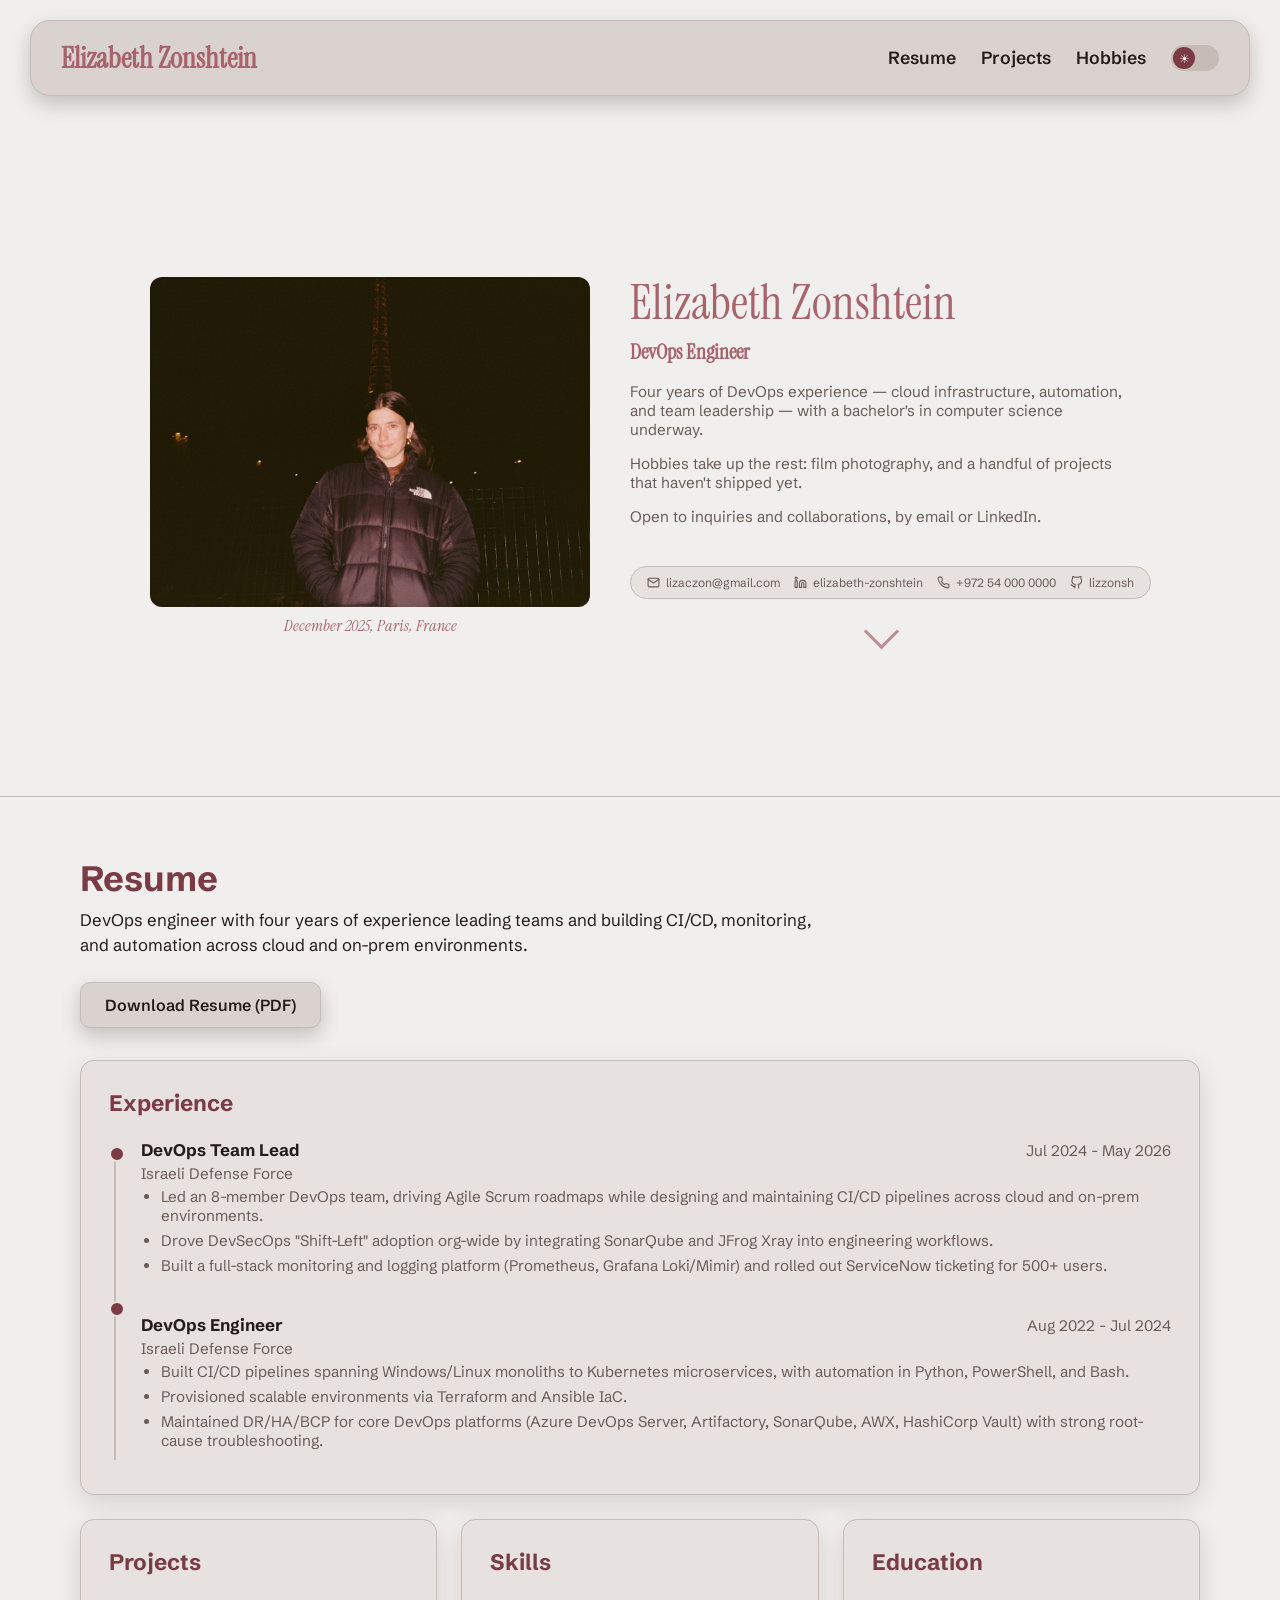
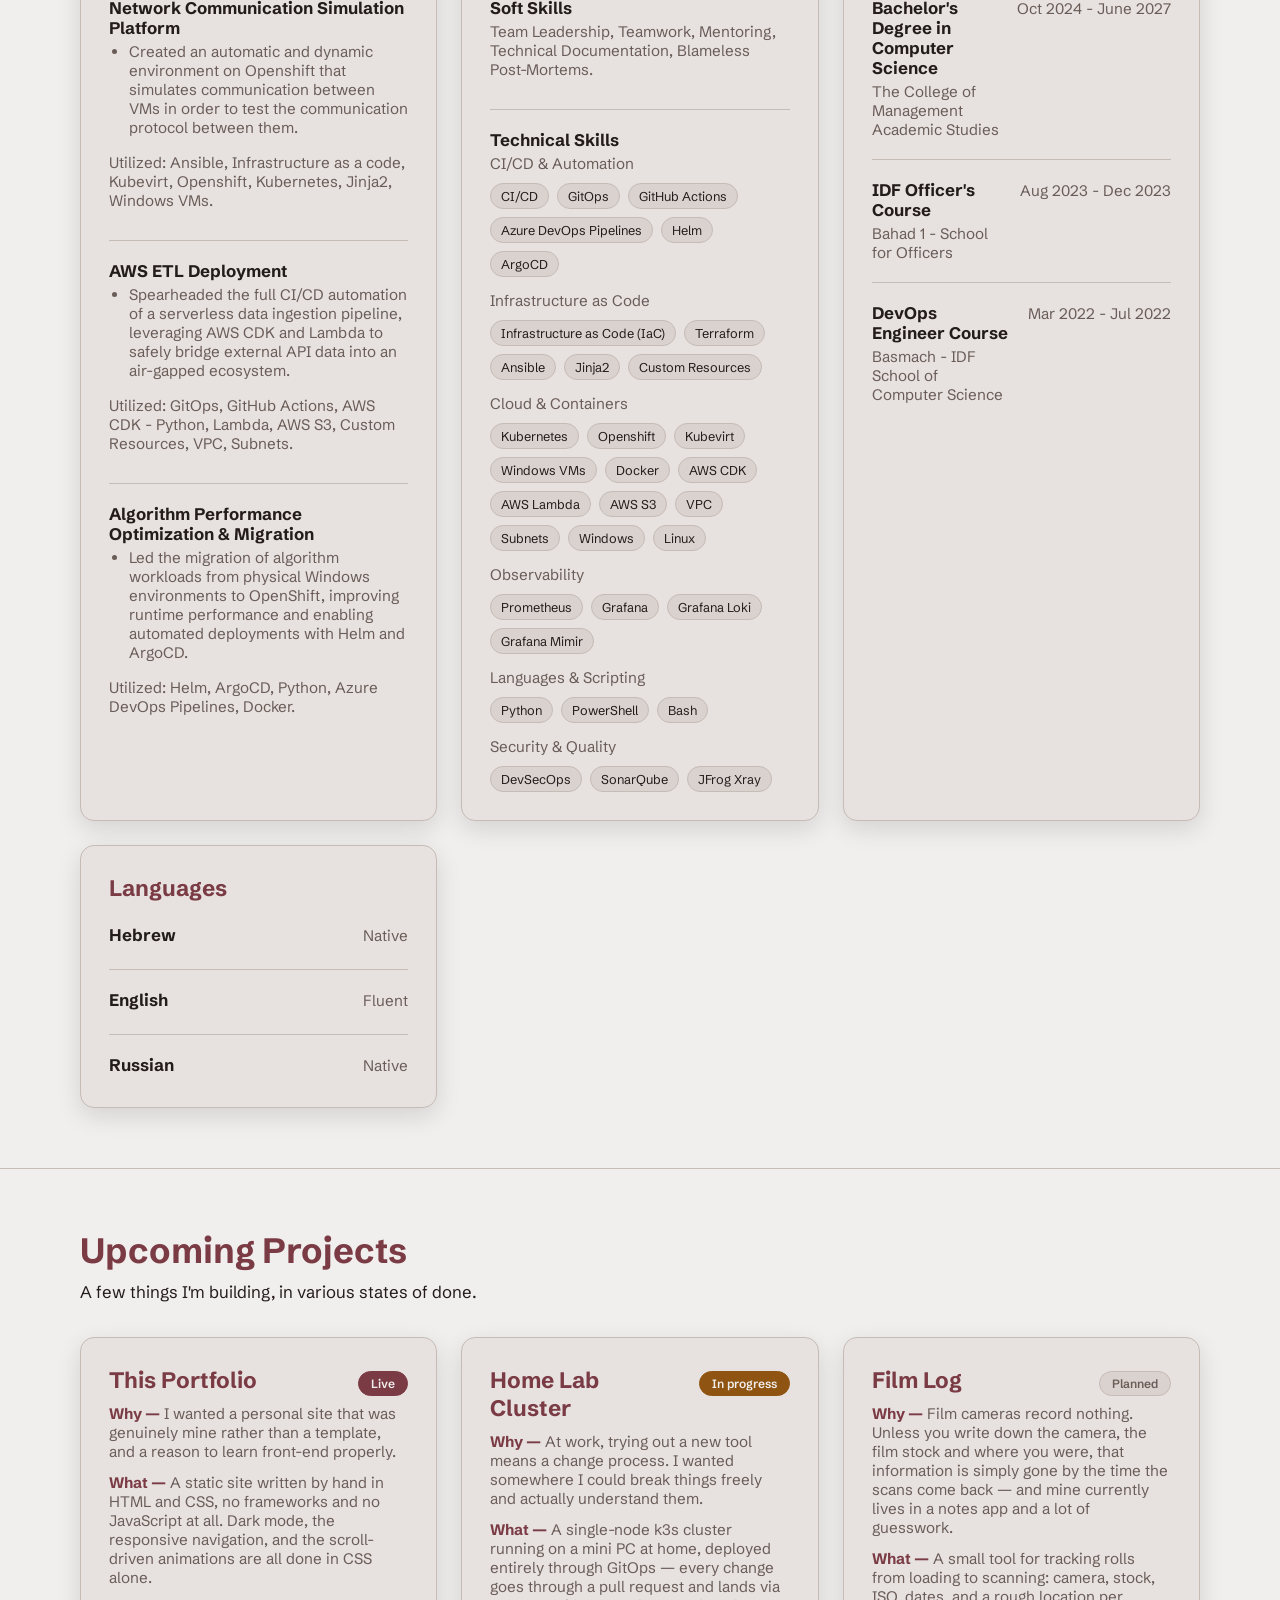
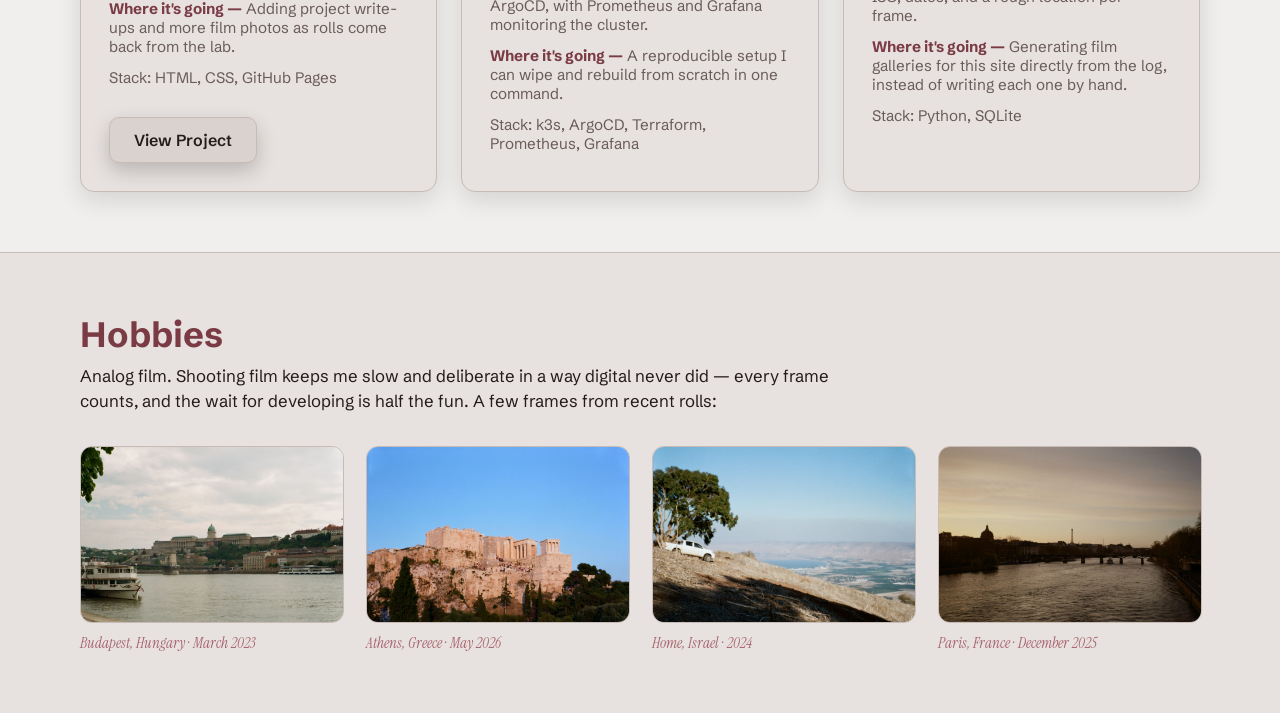
==== index.html @ cdd264a4 "fix(film-photo): changed photo to fit scale correctly" ====
<!DOCTYPE html> <!-- document type declaration -->
<html lang="en">
<head>
    <meta charset="UTF-8">
    <!-- responsive meta tag -->
    <meta name="viewport" content="width=device-width, initial-scale=1.0">
    <title>Elizabeth Zonshtein</title>
    <link rel="stylesheet" href="assets/css/style.css">
</head>
<body>
    <!-- hidden icon definitions, referenced via <use> in the contact bar -->
    <svg class="icon-sprite">
        <symbol id="icon-mail" viewBox="0 0 24 24" fill="none" stroke="currentColor" stroke-width="2" stroke-linecap="round" stroke-linejoin="round">
            <path d="M4 4h16c1.1 0 2 .9 2 2v12c0 1.1-.9 2-2 2H4c-1.1 0-2-.9-2-2V6c0-1.1.9-2 2-2z"></path>
            <polyline points="22,6 12,13 2,6"></polyline>
        </symbol>
        <symbol id="icon-linkedin" viewBox="0 0 24 24" fill="none" stroke="currentColor" stroke-width="2" stroke-linecap="round" stroke-linejoin="round">
            <path d="M16 8a6 6 0 0 1 6 6v7h-4v-7a2 2 0 0 0-2-2 2 2 0 0 0-2 2v7h-4v-7a6 6 0 0 1 6-6z"></path>
            <rect x="2" y="9" width="4" height="12"></rect>
            <circle cx="4" cy="4" r="2"></circle>
        </symbol>
        <symbol id="icon-phone" viewBox="0 0 24 24" fill="none" stroke="currentColor" stroke-width="2" stroke-linecap="round" stroke-linejoin="round">
            <path d="M22 16.92v3a2 2 0 0 1-2.18 2 19.79 19.79 0 0 1-8.63-3.07 19.5 19.5 0 0 1-6-6 19.79 19.79 0 0 1-3.07-8.67A2 2 0 0 1 4.11 2h3a2 2 0 0 1 2 1.72 12.84 12.84 0 0 0 .7 2.81 2 2 0 0 1-.45 2.11L8.09 9.91a16 16 0 0 0 6 6l1.27-1.27a2 2 0 0 1 2.11-.45 12.84 12.84 0 0 0 2.81.7A2 2 0 0 1 22 16.92z"></path>
        </symbol>
        <symbol id="icon-github" viewBox="0 0 24 24" fill="none" stroke="currentColor" stroke-width="2" stroke-linecap="round" stroke-linejoin="round">
            <path d="M9 19c-5 1.5-5-2.5-7-3m14 6v-3.87a3.37 3.37 0 0 0-.94-2.61c3.14-.35 6.44-1.54 6.44-7A5.44 5.44 0 0 0 20 4.77 5.07 5.07 0 0 0 19.91 1S18.73.65 16 2.48a13.38 13.38 0 0 0-7 0C6.27.65 5.09 1 5.09 1A5.07 5.07 0 0 0 5 4.77a5.44 5.44 0 0 0-1.5 3.78c0 5.42 3.3 6.61 6.44 7A3.37 3.37 0 0 0 9 18.13V22"></path>
        </symbol>
    </svg>

    <!-- sticky pill nav: in-page anchors only, plus the CSS-only theme toggle and hamburger -->
    <nav aria-label="Primary">
        <a href="#top" class="name">Elizabeth Zonshtein</a>
        <div class="nav-right">
            <div class="nav-links">
                <a href="#resume">Resume</a>
                <a href="#projects">Projects</a>
                <a href="#hobbies">Hobbies</a>
            </div>
            <label class="theme-toggle" aria-label="Toggle dark mode" title="Toggle dark / light mode">
                <input type="checkbox" id="theme-toggle">
                <span class="theme-toggle-track"></span>
            </label>
            <label class="nav-toggle-btn" aria-label="Toggle navigation menu" title="Toggle navigation menu">
                <input type="checkbox" id="nav-toggle" class="visually-hidden">
                <span class="hamburger-icon" aria-hidden="true"></span>
            </label>
        </div>
    </nav>

    <main>
    <!-- ===== HERO ===== -->
    <section class="hero center" id="top">
        <div class="hero-photo-wrap">
            <img src="assets/images/profile-photo.jpeg" alt="Elizabeth Zonshtein" class="hero-photo">
            <p class="photo-caption">December 2025, Paris, France</p>
        </div>
        <div class="hero-text">
            <h1 class="name">Elizabeth Zonshtein</h1>
            <h2 class="title">DevOps Engineer</h2>
            <p>Four years of DevOps experience — cloud infrastructure, automation, and team leadership — with a bachelor's in computer science underway.</p>
            <p>Hobbies take up the rest: film photography, and a handful of projects that haven't shipped yet.</p>
            <p>Open to inquiries and collaborations, by email or LinkedIn.</p>
            <div class="contact-bar">
                <a href="mailto:lizaczon@gmail.com" aria-label="Email" title="Email">
                    <svg><use href="#icon-mail"></use></svg>
                    <span>lizaczon@gmail.com</span>
                </a>
                <a href="https://www.linkedin.com/in/elizabeth-zonshtein" target="_blank" rel="noopener" aria-label="LinkedIn" title="LinkedIn">
                    <svg><use href="#icon-linkedin"></use></svg>
                    <span>elizabeth-zonshtein</span>
                </a>
                <a href="tel:+972540000000" aria-label="Phone" title="Phone">
                    <svg><use href="#icon-phone"></use></svg>
                    <span>+972&nbsp;54&nbsp;000&nbsp;0000</span>
                </a>
                <a href="https://github.com/lizzonsh" target="_blank" rel="noopener" aria-label="GitHub" title="GitHub">
                    <svg><use href="#icon-github"></use></svg>
                    <span>lizzonsh</span>
                </a>
            </div>
            <a href="#resume" class="scroll-cue" aria-label="Scroll to the Resume section"></a>
        </div>
    </section>

    <!-- ===== RESUME ===== -->
    <section class="page-section" id="resume">
        <div class="section-inner">
            <header class="section-header">
                <h2>Resume</h2>
                <p>DevOps engineer with four years of experience leading teams and building CI/CD, monitoring, and automation across cloud and on-prem environments.</p>
                <a href="assets/docs/Elizabeth-Zonshtein-Resume.pdf" class="button-link" target="_blank" rel="noopener">Download Resume (PDF)</a>
            </header>

            <div class="card-grid">
                <article class="card card-full">
                    <h3>Experience</h3>

                    <div class="timeline">
                        <div class="entry">
                            <div class="entry-row">
                                <div>
                                    <h4>DevOps Team Lead</h4>
                                    <p class="entry-org">Israeli Defense Force</p>
                                </div>
                                <p class="entry-date">Jul 2024 - May 2026</p>
                            </div>
                            <ul>
                                <li>Led an 8-member DevOps team, driving Agile Scrum roadmaps while designing and maintaining CI/CD pipelines across cloud and on-prem environments.</li>
                                <li>Drove DevSecOps "Shift-Left" adoption org-wide by integrating SonarQube and JFrog Xray into engineering workflows.</li>
                                <li>Built a full-stack monitoring and logging platform (Prometheus, Grafana Loki/Mimir) and rolled out ServiceNow ticketing for 500+ users.</li>
                            </ul>
                        </div>

                        <div class="entry">
                            <div class="entry-row">
                                <div>
                                    <h4>DevOps Engineer</h4>
                                    <p class="entry-org">Israeli Defense Force</p>
                                </div>
                                <p class="entry-date">Aug 2022 - Jul 2024</p>
                            </div>
                            <ul>
                                <li>Built CI/CD pipelines spanning Windows/Linux monoliths to Kubernetes microservices, with automation in Python, PowerShell, and Bash.</li>
                                <li>Provisioned scalable environments via Terraform and Ansible IaC.</li>
                                <li>Maintained DR/HA/BCP for core DevOps platforms (Azure DevOps Server, Artifactory, SonarQube, AWX, HashiCorp Vault) with strong root-cause troubleshooting.</li>
                            </ul>
                        </div>
                    </div>
                </article>

                <article class="card">
                    <h3>Projects</h3>

                    <div class="entry">
                        <h4>Network Communication Simulation Platform</h4>
                        <ul>
                            <li>Created an automatic and dynamic environment on Openshift that simulates communication between VMs in order to test the communication protocol between them.</li>
                        </ul>
                        <p class="entry-org">Utilized: Ansible, Infrastructure as a code, Kubevirt, Openshift, Kubernetes, Jinja2, Windows VMs.</p>
                    </div>

                    <div class="entry">
                        <h4>AWS ETL Deployment</h4>
                        <ul>
                            <li>Spearheaded the full CI/CD automation of a serverless data ingestion pipeline, leveraging AWS CDK and Lambda to safely bridge external API data into an air-gapped ecosystem.</li>
                        </ul>
                        <p class="entry-org">Utilized: GitOps, GitHub Actions, AWS CDK - Python, Lambda, AWS S3, Custom Resources, VPC, Subnets.</p>
                    </div>

                    <div class="entry">
                        <h4>Algorithm Performance Optimization &amp; Migration</h4>
                        <ul>
                            <li>Led the migration of algorithm workloads from physical Windows environments to OpenShift, improving runtime performance and enabling automated deployments with Helm and ArgoCD.</li>
                        </ul>
                        <p class="entry-org">Utilized: Helm, ArgoCD, Python, Azure DevOps Pipelines, Docker.</p>
                    </div>
                </article>

                <article class="card">
                    <h3>Skills</h3>

                    <div class="entry">
                        <h4>Soft Skills</h4>
                        <p>Team Leadership, Teamwork, Mentoring, Technical Documentation, Blameless Post-Mortems.</p>
                    </div>

                    <div class="entry">
                        <h4>Technical Skills</h4>

                        <div class="skill-group">
                            <p class="entry-org">CI/CD &amp; Automation</p>
                            <div class="chip-list">
                                <span class="chip">CI/CD</span>
                                <span class="chip">GitOps</span>
                                <span class="chip">GitHub Actions</span>
                                <span class="chip">Azure DevOps Pipelines</span>
                                <span class="chip">Helm</span>
                                <span class="chip">ArgoCD</span>
                            </div>
                        </div>

                        <div class="skill-group">
                            <p class="entry-org">Infrastructure as Code</p>
                            <div class="chip-list">
                                <span class="chip">Infrastructure as Code (IaC)</span>
                                <span class="chip">Terraform</span>
                                <span class="chip">Ansible</span>
                                <span class="chip">Jinja2</span>
                                <span class="chip">Custom Resources</span>
                            </div>
                        </div>

                        <div class="skill-group">
                            <p class="entry-org">Cloud &amp; Containers</p>
                            <div class="chip-list">
                                <span class="chip">Kubernetes</span>
                                <span class="chip">Openshift</span>
                                <span class="chip">Kubevirt</span>
                                <span class="chip">Windows VMs</span>
                                <span class="chip">Docker</span>
                                <span class="chip">AWS CDK</span>
                                <span class="chip">AWS Lambda</span>
                                <span class="chip">AWS S3</span>
                                <span class="chip">VPC</span>
                                <span class="chip">Subnets</span>
                                <span class="chip">Windows</span>
                                <span class="chip">Linux</span>
                            </div>
                        </div>

                        <div class="skill-group">
                            <p class="entry-org">Observability</p>
                            <div class="chip-list">
                                <span class="chip">Prometheus</span>
                                <span class="chip">Grafana</span>
                                <span class="chip">Grafana Loki</span>
                                <span class="chip">Grafana Mimir</span>
                            </div>
                        </div>

                        <div class="skill-group">
                            <p class="entry-org">Languages &amp; Scripting</p>
                            <div class="chip-list">
                                <span class="chip">Python</span>
                                <span class="chip">PowerShell</span>
                                <span class="chip">Bash</span>
                            </div>
                        </div>

                        <div class="skill-group">
                            <p class="entry-org">Security &amp; Quality</p>
                            <div class="chip-list">
                                <span class="chip">DevSecOps</span>
                                <span class="chip">SonarQube</span>
                                <span class="chip">JFrog Xray</span>
                            </div>
                        </div>
                    </div>
                </article>

                <article class="card">
                    <h3>Education</h3>
                    <div class="entry">
                        <div class="entry-row">
                            <div>
                                <h4>Bachelor's Degree in Computer Science</h4>
                                <p class="entry-org">The College of Management Academic Studies</p>
                            </div>
                            <p class="entry-date">Oct 2024 - June 2027</p>
                        </div>
                    </div>

                    <div class="entry">
                        <div class="entry-row">
                            <div>
                                <h4>IDF Officer's Course</h4>
                                <p class="entry-org">Bahad 1 - School for Officers</p>
                            </div>
                            <p class="entry-date">Aug 2023 - Dec 2023</p>
                        </div>
                    </div>

                    <div class="entry">
                        <div class="entry-row">
                            <div>
                                <h4>DevOps Engineer Course</h4>
                                <p class="entry-org">Basmach - IDF School of Computer Science</p>
                            </div>
                            <p class="entry-date">Mar 2022 - Jul 2022</p>
                        </div>
                    </div>
                </article>

                <article class="card">
                    <h3>Languages</h3>
                    <div class="entry">
                        <div class="entry-row">
                            <h4>Hebrew</h4>
                            <p class="entry-date">Native</p>
                        </div>
                    </div>

                    <div class="entry">
                        <div class="entry-row">
                            <h4>English</h4>
                            <p class="entry-date">Fluent</p>
                        </div>
                    </div>

                    <div class="entry">
                        <div class="entry-row">
                            <h4>Russian</h4>
                            <p class="entry-date">Native</p>
                        </div>
                    </div>
                </article>
            </div>
        </div>
    </section>

    <!-- ===== UPCOMING PROJECTS ===== -->
    <section class="page-section" id="projects">
        <div class="section-inner">
            <header class="section-header">
                <h2>Upcoming Projects</h2>
                <p>A few things I'm building, in various states of done.</p>
            </header>

            <div class="card-grid">
                <article class="card">
                    <div class="entry-row">
                        <h3>This Portfolio</h3>
                        <span class="status-pill status-live">Live</span>
                    </div>
                    <p><span class="detail-label">Why —</span>I wanted a personal site that was genuinely mine rather than a template, and a reason to learn front-end properly.</p>
                    <p><span class="detail-label">What —</span>A static site written by hand in HTML and CSS, no frameworks and no JavaScript at all. Dark mode, the responsive navigation, and the scroll-driven animations are all done in CSS alone.</p>
                    <p><span class="detail-label">Where it's going —</span>Adding project write-ups and more film photos as rolls come back from the lab.</p>
                    <p class="entry-org">Stack: HTML, CSS, GitHub Pages</p>
                    <a href="https://github.com/lizzonsh/lizzonsh.github.io" class="button-link" target="_blank" rel="noopener">View Project</a>
                </article>

                <article class="card">
                    <div class="entry-row">
                        <h3>Home Lab Cluster</h3>
                        <span class="status-pill status-progress">In progress</span>
                    </div>
                    <p><span class="detail-label">Why —</span>At work, trying out a new tool means a change process. I wanted somewhere I could break things freely and actually understand them.</p>
                    <p><span class="detail-label">What —</span>A single-node k3s cluster running on a mini PC at home, deployed entirely through GitOps — every change goes through a pull request and lands via ArgoCD, with Prometheus and Grafana monitoring the cluster.</p>
                    <p><span class="detail-label">Where it's going —</span>A reproducible setup I can wipe and rebuild from scratch in one command.</p>
                    <p class="entry-org">Stack: k3s, ArgoCD, Terraform, Prometheus, Grafana</p>
                </article>

                <article class="card">
                    <div class="entry-row">
                        <h3>Film Log</h3>
                        <span class="status-pill status-planned">Planned</span>
                    </div>
                    <p><span class="detail-label">Why —</span>Film cameras record nothing. Unless you write down the camera, the film stock and where you were, that information is simply gone by the time the scans come back — and mine currently lives in a notes app and a lot of guesswork.</p>
                    <p><span class="detail-label">What —</span>A small tool for tracking rolls from loading to scanning: camera, stock, ISO, dates, and a rough location per frame.</p>
                    <p><span class="detail-label">Where it's going —</span>Generating film galleries for this site directly from the log, instead of writing each one by hand.</p>
                    <p class="entry-org">Stack: Python, SQLite</p>
                </article>
            </div>
        </div>
    </section>

    <!-- ===== HOBBIES ===== -->
    <section class="page-section section-alt" id="hobbies">
        <div class="section-inner">
            <header class="section-header">
                <h2>Hobbies</h2>
                <p>Analog film. Shooting film keeps me slow and deliberate in a way digital never did — every frame counts, and the wait for developing is half the fun. A few frames from recent rolls:</p>
            </header>

            <div class="hobby-grid">
                <figure>
                    <img src="assets/images/analog/budapest/IMG_6791.JPEG" alt="Buda Castle and the Chain Bridge seen across the Danube, with a river cruise boat in the foreground" width="1800" height="1193" loading="lazy">
                    <figcaption>Budapest, Hungary &middot; March 2023</figcaption>
                </figure>
                <figure>
                    <img src="assets/images/analog/greece/IMG_2254%20(1).JPEG" alt="The Acropolis and Parthenon lit by golden-hour light, with visitors gathered near the entrance" width="1800" height="1193" loading="lazy">
                    <figcaption>Athens, Greece &middot; May 2026</figcaption>
                </figure>
                <figure>
                    <img src="assets/images/analog/home/IMG_5619.JPEG" alt="A white pickup truck parked under a tree on a hillside, overlooking a valley and the Sea of Galilee" width="1800" height="1193" loading="lazy">
                    <figcaption>Home, Israel &middot; 2024</figcaption>
                </figure>
                <figure>
                    <img src="assets/images/analog/paris/IMG_0095%20(2).JPEG" alt="Silhouettes of Paris rooftops and the Eiffel Tower against a dusky pink and orange sky, seen across the Seine" width="1800" height="1193" loading="lazy">
                    <figcaption>Paris, France &middot; December 2025</figcaption>
                </figure>
            </div>
        </div>
    </section>
    </main>
</body>
</html>
---- assets/css/style.css ----
@import url('https://fonts.googleapis.com/css2?family=Instrument+Serif:ital@0;1&family=Schibsted+Grotesk:ital,wght@0,400..900;1,400..900&display=swap');

/* ---------- base ---------- */

/* hidden <symbol> defs referenced via <use> in the contact bar */
.icon-sprite {
  display: none;
}

html {
  scroll-behavior: smooth;
  scroll-snap-type: y proximity; /* gently settles on each section's top edge when you stop near it */
  scroll-padding-top: var(--nav-h); /* keeps in-page anchor jumps (#resume, #projects...) from landing under the sticky nav */
  scrollbar-width: thin; /* Firefox */
  scrollbar-color: var(--accent-hi) var(--sunken); /* Firefox: thumb, track */
}

html::-webkit-scrollbar {
  width: 10px;
}

html::-webkit-scrollbar-track {
  background: var(--sunken);
}

html::-webkit-scrollbar-thumb {
  background: var(--accent-hi);
  border-radius: 999px;
  border: 2px solid var(--sunken);
}

html::-webkit-scrollbar-thumb:hover {
  background: var(--accent);
}

/* color palette: light by default, dark when the toggle in the nav is checked */
:root {
  --bg:        #F1EFEE;
  --surface:   #E7E2E0;
  --sunken:    #DAD2CF;
  --border:    #C6BBB5;
  --text:      #241C1A;
  --text-mute: #6A5C57;
  --accent:    #7A3B44;
  --accent-hi: #A8646C;
  --spark:     #8F5411;

  /* total space nav occupies from the (safe-area-aware) viewport top to its
     own bottom edge: sticky's 20px top offset + nav's rendered box height.
     Re-declared in the mobile breakpoint where nav's box height changes.
     Deliberately generous: undershooting clips headings behind nav while
     overshooting only adds a little whitespace. */
  --nav-h: calc(140px + env(safe-area-inset-top));
}

body {
  font-family: "Schibsted Grotesk", sans-serif;
  font-optical-sizing: auto;
  font-weight: 400;
  font-style: normal;
  margin: 0;
  background: var(--bg);
  color: var(--text-mute);
}

/* dark mode: CSS-only via the hidden checkbox in the nav */
body:has(#theme-toggle:checked) {
  --bg:        #0D0B08;
  --surface:   #1C1611;
  --sunken:    #231C09;
  --border:    #3A2C26;
  --text:      #F2DED4;
  --text-mute: #C9A49B;
  --accent:    #C17B87;
  --accent-hi: #E7B8A6;
  --spark:     #B48A82;
}

a {
  color: var(--accent);
  transition: transform 0.2s ease;
}

a:hover {
  transform: translateY(-2px);
}

a:focus-visible {
  outline: 2px solid var(--accent);
  outline-offset: 3px;
  border-radius: 4px;
}

h1, h2, h3, h4, h5, h6 {
  font-weight: 700;
  color: var(--text);
}

/* the name and title use the serif accent face wherever they appear */
.name {
  font-family: "Instrument Serif", serif;
  font-weight: 400;
  color: var(--accent-hi);
}

.title {
  font-family: "Instrument Serif", serif;
  font-weight: 700;
  color: var(--accent-hi);
}

.center {
  display: flex;
  justify-content: center;
  align-items: center;
}

/* ---------- nav: floating sticky pill ---------- */

nav {
  position: sticky;
  top: calc(20px + env(safe-area-inset-top)); /* clears the notch on full-bleed iOS; env() is 0 elsewhere */
  z-index: 100;
  display: flex;
  justify-content: space-between;
  align-items: center;
  margin: 20px 30px;
  padding: 18px 30px;
  background: var(--sunken);
  border: 1px solid var(--border);
  border-radius: 20px;
  box-shadow: 0 8px 20px rgb(0 0 0 / 20%);
}

/* stylelint-disable-next-line no-descending-specificity -- intentional: nav-scoped override of the base `a` styles above */
nav a {
  display: inline-block;
  color: var(--text);
  text-decoration: none;
  font-weight: 600;
  font-size: 1.1rem;
}

nav .name {
  color: var(--accent-hi);
  font-size: 1.8rem;
  font-weight: 700;
}

/* links + theme toggle + hamburger grouped as nav's single second flex child,
   so space-between only ever balances two things (name / everything-else) */
.nav-right {
  display: flex;
  align-items: center;
  gap: 25px;
}

.nav-links {
  display: flex;
  align-items: center;
  gap: 25px;
}

/* hamburger: hidden checkbox (checkbox hack) drives the mobile dropdown.
   Kept in the accessibility tree via .visually-hidden rather than
   display:none so its checked state is still announced. Desktop hides the
   button entirely; the mobile breakpoint shows it. */
.nav-toggle-btn {
  display: none;
  align-items: center;
  justify-content: center;
  width: 44px;
  height: 44px;
  border-radius: 10px;
  cursor: pointer;
}

#nav-toggle:focus-visible ~ .hamburger-icon {
  outline: 2px solid var(--accent);
  outline-offset: 3px;
}

/* stylelint-disable-next-line no-descending-specificity -- intentional: base bar styles after the focus-visible override above */
.hamburger-icon {
  position: relative;
  display: block;
  width: 22px;
  height: 2px;
  background: var(--text);
  border-radius: 2px;
}

.hamburger-icon::before,
.hamburger-icon::after {
  content: "";
  position: absolute;
  left: 0;
  width: 22px;
  height: 2px;
  background: var(--text);
  border-radius: 2px;
}

.hamburger-icon::before {
  top: -7px;
}

.hamburger-icon::after {
  top: 7px;
}

/* screen-reader-only utility: hides visually without leaving the
   accessibility tree or tab order */
.visually-hidden {
  position: absolute;
  width: 1px;
  height: 1px;
  padding: 0;
  margin: -1px;
  overflow: hidden;
  clip-path: inset(50%);
  white-space: nowrap;
  border: 0;
}

/* light/dark switch */
.theme-toggle {
  position: relative;
  display: inline-flex;
  align-items: center;
  width: 48px;
  height: 26px;
  cursor: pointer;
}

.theme-toggle input {
  position: absolute;
  opacity: 0;
  width: 0;
  height: 0;
}

.theme-toggle-track {
  position: absolute;
  inset: 0;
  background: var(--border);
  border-radius: 999px;
  transition: background 0.2s ease;
}

#theme-toggle:focus-visible ~ .theme-toggle-track {
  outline: 2px solid var(--accent);
  outline-offset: 3px;
}

.theme-toggle-track::after {
  content: "\2600";
  position: absolute;
  top: 2px;
  left: 2px;
  width: 22px;
  height: 22px;
  display: flex;
  align-items: center;
  justify-content: center;
  font-size: 12px;
  font-variant-emoji: text;
  border-radius: 50%;
  background: var(--accent);
  color: var(--bg);
  transition: transform 0.2s ease, background 0.2s ease;
}

#theme-toggle:checked ~ .theme-toggle-track::after {
  content: "\1F319";
  transform: translateX(22px);
  background: var(--accent-hi);
}

/* ---------- hero ---------- */

.hero {
  /* no scroll-snap-align here: hero is the resting scroll-top-0 view, and
     snapping it to itself pulled the page slightly down on load */
  gap: 40px;
  padding: 30px 20px;
  min-height: calc(100vh - var(--nav-h) - 140px);
  align-items: center;
}

.hero-photo-wrap {
  display: flex;
  flex-direction: column;
  align-items: center;
  gap: 8px;
  flex-shrink: 0;
}

.hero-photo {
  width: 440px;
  height: 330px;
  object-fit: cover;
  border-radius: 12px;
}

.photo-caption {
  margin: 0;
  font-family: "Instrument Serif", serif;
  font-style: italic;
  color: var(--accent-hi);
}

.hero-text {
  max-width: 500px;
}

.hero-text h1 {
  margin: 0;
  font-size: 3rem;
}

.hero-text .title {
  margin-top: 4px;
  font-size: 1.3rem;
}

.hero-text p {
  font-size: 0.95rem;
}

.hero-text .contact-bar {
  margin-top: 40px;
}

/* single pill holding all contact icon + info items in one line */
/* stylelint-disable-next-line no-descending-specificity -- intentional: base pill styles after the hero-scoped margin override above */
.contact-bar {
  display: flex;
  align-items: center;
  gap: 14px;
  width: fit-content;
  max-width: 100%;
  margin-top: 20px;
  padding: 8px 16px;
  background: var(--surface);
  border: 1px solid var(--border);
  border-radius: 999px;
}

.contact-bar a {
  display: flex;
  align-items: center;
  gap: 6px;
  color: var(--text-mute);
  text-decoration: none;
  font-size: 0.75rem;
  white-space: nowrap;
  transition: transform 0.2s ease, color 0.2s ease;
}

.contact-bar a:hover {
  transform: translateY(-2px);
  color: var(--accent);
}

.contact-bar svg {
  width: 13px;
  height: 13px;
  flex-shrink: 0;
}

/* scroll cue under the contact pill: thin chevron with a slow bounce */
.scroll-cue {
  display: block;
  width: 22px;
  height: 22px;
  margin: 20px auto 0;
  opacity: 0.7;
  animation: scroll-cue-bounce 1.8s ease-in-out infinite;
}

.scroll-cue::before {
  content: "";
  display: block;
  width: 100%;
  height: 100%;
  border-right: 3px solid var(--accent-hi);
  border-bottom: 3px solid var(--accent-hi);
  transform: rotate(45deg);
}

@keyframes scroll-cue-bounce {
  0%, 100% {
    transform: translateY(0);
  }

  50% {
    transform: translateY(8px);
  }
}

/* ---------- page sections (Resume / Projects / Hobbies) ---------- */

.page-section {
  scroll-snap-align: start;
  padding: 60px 40px;
  border-top: 1px solid var(--border);
}

.section-alt {
  background: var(--surface);
}

/* centers header + content as one block on wide viewports */
.section-inner {
  max-width: 1120px;
  margin: 0 auto;
}

.section-header h2 {
  margin: 0 0 8px;
  font-size: 2.2rem;
  color: var(--accent);
}

.section-header p {
  max-width: 760px;
  margin: 0;
  color: var(--text);
  font-size: 1.05rem;
  line-height: 1.5;
}

.section-header .button-link {
  margin-top: 24px;
}

/* stylelint-disable-next-line no-descending-specificity -- intentional: base button styles after the section-header margin override above */
.button-link {
  display: inline-block;
  box-sizing: border-box;
  padding: 12px 24px;
  background: var(--sunken);
  border: 1px solid var(--border);
  color: var(--text);
  text-decoration: none;
  border-radius: 10px;
  font-weight: 600;
  box-shadow: 0 8px 20px rgb(0 0 0 / 20%);
  transition: transform 0.2s ease;
}

.button-link:hover {
  transform: translateY(-4px);
}

/* ---------- cards ---------- */

/* min(340px, 100%) lets the column shrink below 340px on narrow phones
   instead of overflowing the viewport */
.card-grid {
  display: grid;
  grid-template-columns: repeat(auto-fit, minmax(min(340px, 100%), 1fr));
  gap: 24px;
  padding-top: 32px;
  align-items: stretch;
}

.card {
  display: flex;
  flex-direction: column;
  background: var(--surface);
  border: 1px solid var(--border);
  border-radius: 14px;
  padding: 28px;
  box-shadow: 0 8px 24px rgb(0 0 0 / 12%);
}

/* Experience spans the full grid width instead of sharing a row */
.card-full {
  grid-column: 1 / -1;
}

.card h3 {
  margin-top: 0;
  font-size: 1.4rem;
  color: var(--accent);
}

.card h4 {
  margin: 0 0 4px;
  font-size: 1.05rem;
}

.card p {
  margin: 2px 0 10px;
  color: var(--text-mute);
  font-size: 0.95rem;
}

.card ul {
  margin: 4px 0 16px;
  padding-left: 20px;
}

.card li {
  margin-bottom: 6px;
  font-size: 0.95rem;
}

.card .button-link {
  margin-top: auto;
  align-self: flex-start;
}

/* inline Why / What / Where-it's-going labels within a project card */
.detail-label {
  color: var(--accent);
  font-weight: 700;
  margin-right: 4px;
}

/* title/org on the left, date range right-aligned */
.entry-row {
  display: flex;
  justify-content: space-between;
  align-items: baseline;
  gap: 16px;
}

.entry-row h3 {
  margin-bottom: 8px;
}

.entry-date {
  white-space: nowrap;
  text-align: right;
}

.entry-row .entry-org,
.entry-row .entry-date {
  margin: 0;
}

/* separates stacked entries within a card (e.g. multiple jobs) */
.entry + .entry {
  margin-top: 20px;
  padding-top: 20px;
  border-top: 1px solid var(--border);
}

/* CSS-only vertical timeline for Experience: a rail with a dot per role */
.timeline {
  position: relative;
  padding-left: 32px;
}

.timeline::before {
  content: "";
  position: absolute;
  left: 5px;
  top: 6px;
  bottom: 6px;
  width: 2px;
  background: var(--border);
}

.timeline .entry {
  position: relative;
}

.timeline .entry::before {
  content: "";
  position: absolute;
  left: -32px;
  top: 6px;
  width: 12px;
  height: 12px;
  border-radius: 50%;
  background: var(--accent);
  border: 2px solid var(--surface);
}

.timeline .entry + .entry {
  border-top: none;
}

/* project status pill, paired with .entry-row for title alignment */
.status-pill {
  display: inline-flex;
  align-items: center;
  padding: 4px 12px;
  border-radius: 999px;
  border: 1px solid var(--border);
  font-size: 0.75rem;
  font-weight: 600;
  white-space: nowrap;
}

.status-live {
  background: var(--accent);
  border-color: var(--accent);
  color: var(--bg);
}

.status-progress {
  background: var(--spark);
  border-color: var(--spark);
  color: var(--bg);
}

.status-planned {
  background: var(--sunken);
  color: var(--text-mute);
}

/* labeled groups of skill chips */
.skill-group {
  margin-bottom: 14px;
}

.skill-group:last-child {
  margin-bottom: 0;
}

.chip-list {
  display: flex;
  flex-wrap: wrap;
  gap: 8px;
  margin: 6px 0 0;
}

.chip {
  display: inline-flex;
  align-items: center;
  padding: 4px 10px;
  border-radius: 999px;
  border: 1px solid var(--border);
  background: var(--sunken);
  color: var(--text);
  font-size: 0.8rem;
}

/* ---------- hobbies: small film-photo grid ---------- */

.hobby-grid {
  display: grid;
  grid-template-columns: repeat(auto-fit, minmax(min(240px, 100%), 1fr));
  gap: 24px;
  padding-top: 32px;
}

.hobby-grid figure {
  margin: 0;
}

.hobby-grid img {
  display: block;
  width: 100%;
  height: auto;
  aspect-ratio: 3 / 2;
  object-fit: cover;
  border-radius: 12px;
  border: 1px solid var(--border);
}

.hobby-grid figcaption {
  margin-top: 10px;
  font-family: "Instrument Serif", serif;
  font-style: italic;
  font-size: 0.95rem;
  color: var(--accent-hi);
}

/* ---------- scroll-driven reveal (CSS only) ---------- */

/* fades/slides each card and photo in as it scrolls into view, tied to scroll
   position so it reverses when scrolling back up. Browsers without
   animation-timeline support just show everything at full opacity. */
@keyframes reveal {
  from {
    opacity: 0;
    transform: translateY(40px);
  }

  to {
    opacity: 1;
    transform: translateY(0);
  }
}

@supports (animation-timeline: view()) {
  .card,
  .hobby-grid figure {
    animation: reveal linear both;
    animation-timeline: view();
    animation-range: entry 0% entry 100%;
  }
}

@media (prefers-reduced-motion: reduce) {
  html {
    scroll-behavior: auto;
    scroll-snap-type: none;
  }

  .scroll-cue,
  .card,
  .hobby-grid figure {
    animation: none;
  }
}

/* ---------- tablet ---------- */

@media screen and (width <= 1024px) {
  nav {
    flex-wrap: wrap;
    justify-content: center;
    gap: 12px;
  }

  .hero-photo {
    width: 320px;
    height: 260px;
  }

  .hero-text {
    max-width: 380px;
  }
}

/* ---------- phone / small tablet ---------- */

@media screen and (width <= 768px) {
  :root {
    /* nav is a single row here: 8px margin + ~44px content (hamburger tap
       target) + ~14px padding/border */
    --nav-h: calc(80px + env(safe-area-inset-top));
  }

  nav {
    gap: 6px;
    margin: 8px;
    padding: 6px 14px;
  }

  nav .name {
    font-size: 1.15rem;
  }

  .nav-right {
    gap: 10px;
  }

  .nav-toggle-btn {
    display: inline-flex;
  }

  /* the nav links become a dropdown panel anchored below the pill; nav
     (position:sticky) is the positioned containing block */
  .nav-links {
    display: none;
    position: absolute;
    top: 100%;
    left: 0;
    right: 0;
    margin-top: 8px;
    flex-direction: column;
    align-items: stretch;
    gap: 4px;
    padding: 12px;
    background: var(--sunken);
    border: 1px solid var(--border);
    border-radius: 16px;
    box-shadow: 0 8px 20px rgb(0 0 0 / 20%);
    z-index: 100;
  }

  nav:has(#nav-toggle:checked) .nav-links {
    display: flex;
  }

  .nav-links a {
    display: flex;
    align-items: center;
    min-height: 44px; /* tap-target minimum */
    padding: 6px 12px;
    font-size: 0.95rem;
  }

  .theme-toggle {
    width: 38px;
    height: 21px;
  }

  .theme-toggle-track::after {
    width: 17px;
    height: 17px;
    font-size: 10px;
  }

  #theme-toggle:checked ~ .theme-toggle-track::after {
    transform: translateX(17px);
  }

  .hero {
    flex-direction: column;
    align-items: stretch; /* stacked children take the full width; centering them instead let long text overflow both edges */
    min-height: auto;
    text-align: center;
    padding: 40px 20px;
  }

  .hero-text,
  .hero-photo-wrap {
    width: 100%;
    max-width: 100%;
  }

  .hero-text h1 {
    font-size: 2.2rem;
  }

  .hero-photo {
    width: auto;
    height: auto;
    max-width: 100%;
    max-height: 38vh;
    object-fit: contain;
  }

  .contact-bar {
    flex-wrap: wrap;
    justify-content: center;
    border-radius: 20px;
  }

  .hero-text .contact-bar {
    margin-left: auto;
    margin-right: auto;
  }

  .page-section {
    padding: 40px 20px;
  }

  .section-header h2 {
    font-size: 1.8rem;
  }

  .card {
    padding: 20px;
  }

  .entry-row {
    flex-direction: column;
    align-items: flex-start;
    gap: 2px;
  }

  .entry-date {
    text-align: left;
  }
}

/* ---------- small phones ---------- */

@media screen and (width <= 400px) {
  nav .name {
    font-size: 1rem;
  }

  .hero-text h1 {
    font-size: 1.7rem;
  }

  .contact-bar a {
    font-size: 0.7rem;
  }

  .theme-toggle {
    width: 34px;
    height: 19px;
  }

  .theme-toggle-track::after {
    width: 15px;
    height: 15px;
    font-size: 9px;
  }

  #theme-toggle:checked ~ .theme-toggle-track::after {
    transform: translateX(15px);
  }
}

/* ---------- print ---------- */

/* strip chrome and force light colors even if the dark toggle is checked */
@media print {
  nav,
  .theme-toggle,
  .nav-toggle-btn,
  .scroll-cue,
  .section-header .button-link {
    display: none !important;
  }

  :root,
  body:has(#theme-toggle:checked) {
    --bg:        #F1EFEE;
    --surface:   #FFF;
    --sunken:    #F1EFEE;
    --border:    #C6BBB5;
    --text:      #241C1A;
    --text-mute: #4A3F3B;
    --accent:    #7A3B44;
    --accent-hi: #7A3B44;
    --spark:     #8F5411;
  }

  /* stylelint-disable-next-line no-descending-specificity -- intentional: plain print fallback after the dark-mode override above */
  body {
    background: #fff;
  }

  .card,
  .hobby-grid figure {
    box-shadow: none;
    border-radius: 0;
    animation: none !important;
    break-inside: avoid;
  }

  .entry {
    break-inside: avoid;
  }

  a {
    text-decoration: none;
  }
}
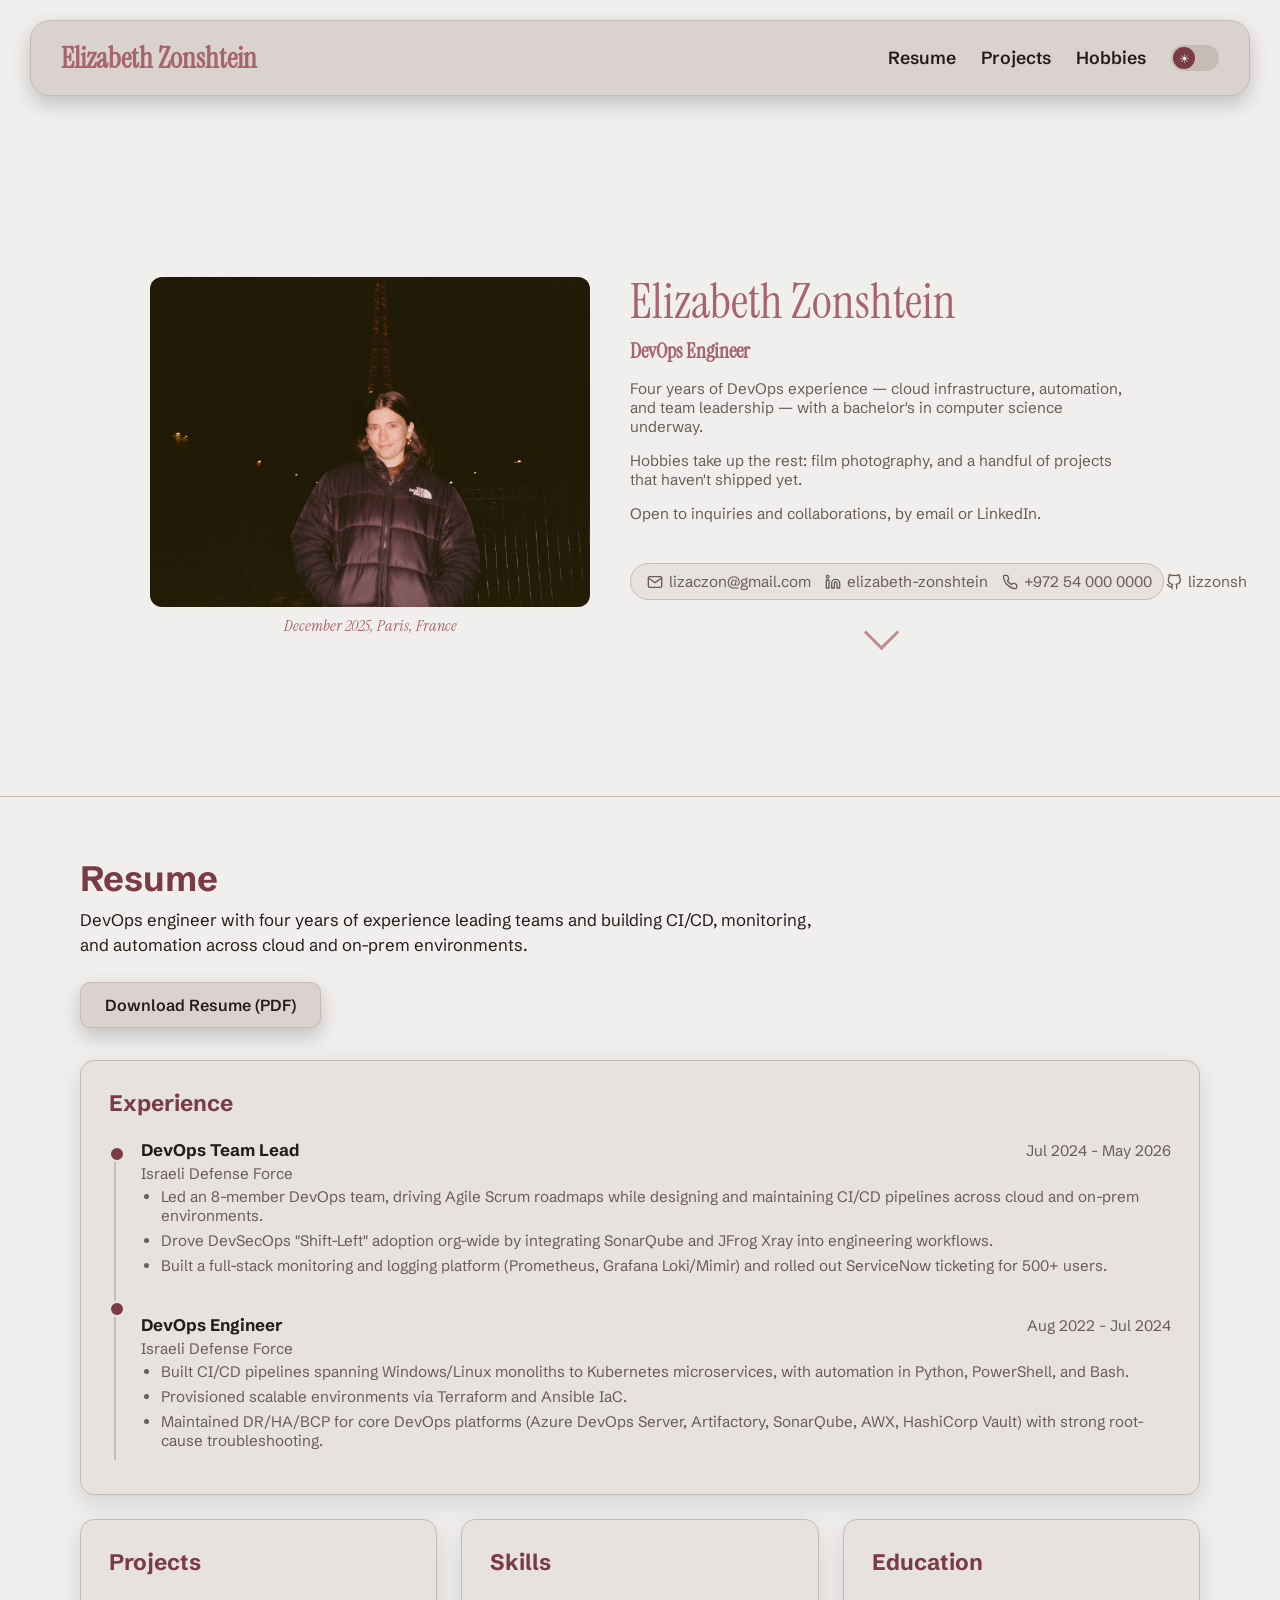
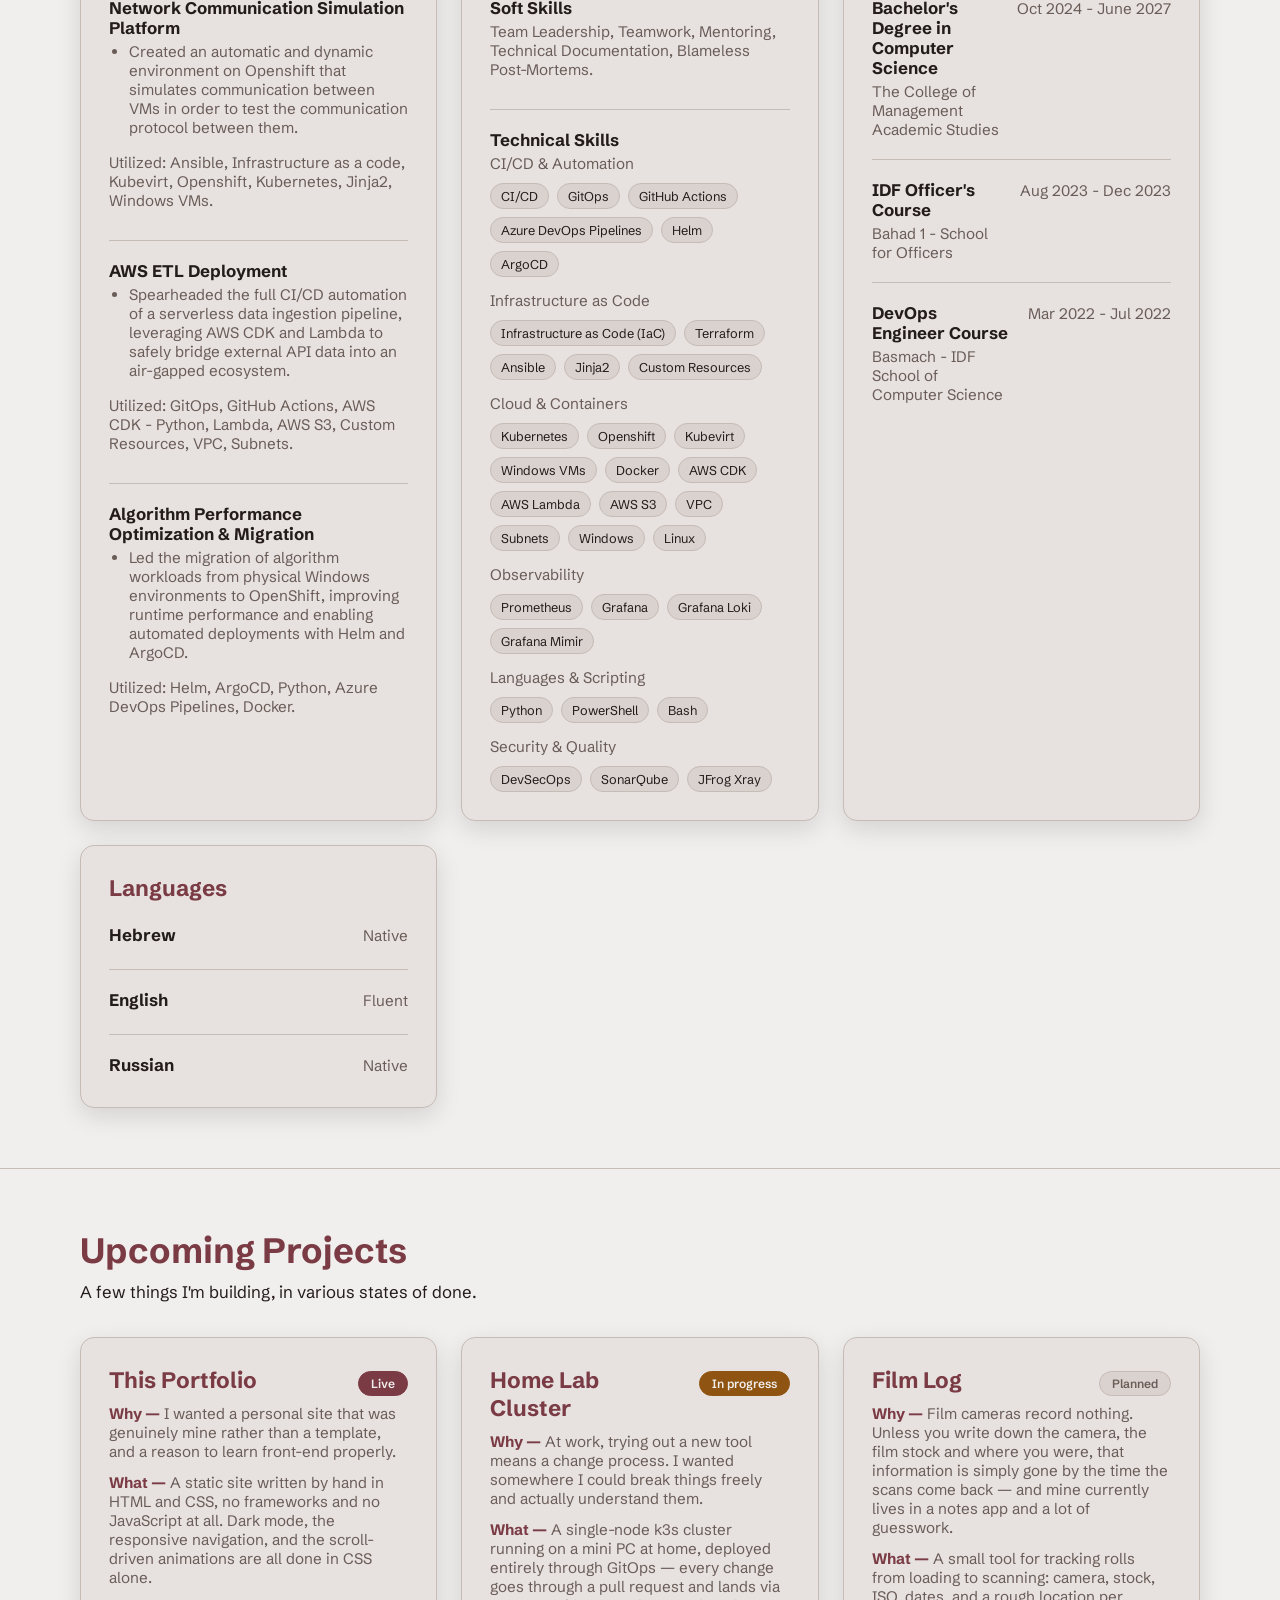
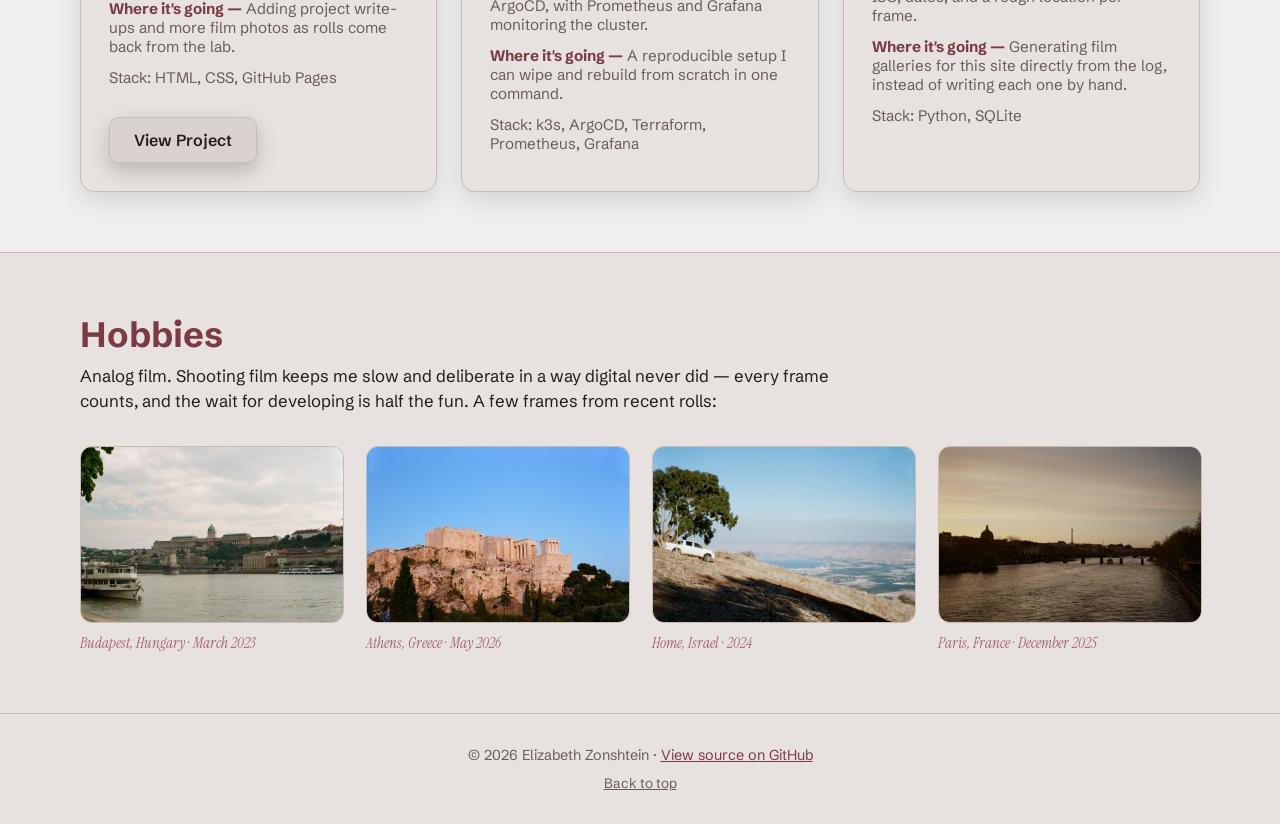
==== commit a99b252f: "fix(polish): footer, favicon, meta descriptioon, and review fixes" ====
--- a/index.html
+++ b/index.html
@@ -4,12 +4,17 @@
     <meta charset="UTF-8">
     <!-- responsive meta tag -->
     <meta name="viewport" content="width=device-width, initial-scale=1.0">
+    <meta name="description" content="Elizabeth Zonshtein — DevOps engineer portfolio: resume, projects, and analog film photography.">
     <title>Elizabeth Zonshtein</title>
+    <link rel="icon" href="data:image/svg+xml,%3Csvg xmlns='http://www.w3.org/2000/svg' viewBox='0 0 64 64'%3E%3Crect width='64' height='64' rx='14' fill='%237A3B44'/%3E%3Ctext x='32' y='43' font-family='Georgia, serif' font-size='28' fill='%23F1EFEE' text-anchor='middle'%3EEZ%3C/text%3E%3C/svg%3E">
+    <link rel="preconnect" href="https://fonts.googleapis.com">
+    <link rel="preconnect" href="https://fonts.gstatic.com" crossorigin>
+    <link rel="stylesheet" href="https://fonts.googleapis.com/css2?family=Instrument+Serif:ital@0;1&family=Schibsted+Grotesk:ital,wght@0,400..900;1,400..900&display=swap">
     <link rel="stylesheet" href="assets/css/style.css">
 </head>
 <body>
     <!-- hidden icon definitions, referenced via <use> in the contact bar -->
-    <svg class="icon-sprite">
+    <svg class="icon-sprite" aria-hidden="true">
         <symbol id="icon-mail" viewBox="0 0 24 24" fill="none" stroke="currentColor" stroke-width="2" stroke-linecap="round" stroke-linejoin="round">
             <path d="M4 4h16c1.1 0 2 .9 2 2v12c0 1.1-.9 2-2 2H4c-1.1 0-2-.9-2-2V6c0-1.1.9-2 2-2z"></path>
             <polyline points="22,6 12,13 2,6"></polyline>
@@ -31,19 +36,18 @@
     <nav aria-label="Primary">
         <a href="#top" class="name">Elizabeth Zonshtein</a>
         <div class="nav-right">
-            <div class="nav-links">
+            <div class="nav-links" id="mobile-nav">
                 <a href="#resume">Resume</a>
                 <a href="#projects">Projects</a>
                 <a href="#hobbies">Hobbies</a>
             </div>
-            <label class="theme-toggle" aria-label="Toggle dark mode" title="Toggle dark / light mode">
-                <input type="checkbox" id="theme-toggle">
+            <label class="theme-toggle" title="Toggle dark / light mode">
+                <input type="checkbox" id="theme-toggle" aria-label="Toggle dark mode">
                 <span class="theme-toggle-track"></span>
             </label>
-            <label class="nav-toggle-btn" aria-label="Toggle navigation menu" title="Toggle navigation menu">
-                <input type="checkbox" id="nav-toggle" class="visually-hidden">
+            <a href="#mobile-nav" class="nav-toggle-btn" title="Toggle navigation menu" aria-label="Toggle navigation menu">
                 <span class="hamburger-icon" aria-hidden="true"></span>
-            </label>
+            </a>
         </div>
     </nav>
 
@@ -51,30 +55,30 @@
     <!-- ===== HERO ===== -->
     <section class="hero center" id="top">
         <div class="hero-photo-wrap">
-            <img src="assets/images/profile-photo.jpeg" alt="Elizabeth Zonshtein" class="hero-photo">
+            <img src="assets/images/profile-photo.jpeg" alt="Elizabeth Zonshtein" class="hero-photo" width="1800" height="1193">
             <p class="photo-caption">December 2025, Paris, France</p>
         </div>
         <div class="hero-text">
             <h1 class="name">Elizabeth Zonshtein</h1>
-            <h2 class="title">DevOps Engineer</h2>
+            <p class="title">DevOps Engineer</p>
             <p>Four years of DevOps experience — cloud infrastructure, automation, and team leadership — with a bachelor's in computer science underway.</p>
             <p>Hobbies take up the rest: film photography, and a handful of projects that haven't shipped yet.</p>
             <p>Open to inquiries and collaborations, by email or LinkedIn.</p>
             <div class="contact-bar">
                 <a href="mailto:lizaczon@gmail.com" aria-label="Email" title="Email">
-                    <svg><use href="#icon-mail"></use></svg>
+                    <svg aria-hidden="true"><use href="#icon-mail"></use></svg>
                     <span>lizaczon@gmail.com</span>
                 </a>
                 <a href="https://www.linkedin.com/in/elizabeth-zonshtein" target="_blank" rel="noopener" aria-label="LinkedIn" title="LinkedIn">
-                    <svg><use href="#icon-linkedin"></use></svg>
+                    <svg aria-hidden="true"><use href="#icon-linkedin"></use></svg>
                     <span>elizabeth-zonshtein</span>
                 </a>
                 <a href="tel:+972540000000" aria-label="Phone" title="Phone">
-                    <svg><use href="#icon-phone"></use></svg>
+                    <svg aria-hidden="true"><use href="#icon-phone"></use></svg>
                     <span>+972&nbsp;54&nbsp;000&nbsp;0000</span>
                 </a>
                 <a href="https://github.com/lizzonsh" target="_blank" rel="noopener" aria-label="GitHub" title="GitHub">
-                    <svg><use href="#icon-github"></use></svg>
+                    <svg aria-hidden="true"><use href="#icon-github"></use></svg>
                     <span>lizzonsh</span>
                 </a>
             </div>
@@ -88,7 +92,7 @@
             <header class="section-header">
                 <h2>Resume</h2>
                 <p>DevOps engineer with four years of experience leading teams and building CI/CD, monitoring, and automation across cloud and on-prem environments.</p>
-                <a href="assets/docs/Elizabeth-Zonshtein-Resume.pdf" class="button-link" target="_blank" rel="noopener">Download Resume (PDF)</a>
+                <a href="assets/docs/Elizabeth-Zonshtein-Resume-Web.pdf" class="button-link" target="_blank" rel="noopener">Download Resume (PDF)</a>
             </header>
 
             <div class="card-grid">
@@ -354,24 +358,29 @@
 
             <div class="hobby-grid">
                 <figure>
-                    <img src="assets/images/analog/budapest/IMG_6791.JPEG" alt="Buda Castle and the Chain Bridge seen across the Danube, with a river cruise boat in the foreground" width="1800" height="1193" loading="lazy">
+                    <img src="assets/images/analog/budapest/budapest-01.jpeg" alt="Buda Castle and the Chain Bridge seen across the Danube, with a river cruise boat in the foreground" width="1800" height="1193" loading="lazy">
                     <figcaption>Budapest, Hungary &middot; March 2023</figcaption>
                 </figure>
                 <figure>
-                    <img src="assets/images/analog/greece/IMG_2254%20(1).JPEG" alt="The Acropolis and Parthenon lit by golden-hour light, with visitors gathered near the entrance" width="1800" height="1193" loading="lazy">
+                    <img src="assets/images/analog/greece/greece-01.jpeg" alt="The Acropolis and Parthenon lit by golden-hour light, with visitors gathered near the entrance" width="1800" height="1193" loading="lazy">
                     <figcaption>Athens, Greece &middot; May 2026</figcaption>
                 </figure>
                 <figure>
-                    <img src="assets/images/analog/home/IMG_5619.JPEG" alt="A white pickup truck parked under a tree on a hillside, overlooking a valley and the Sea of Galilee" width="1800" height="1193" loading="lazy">
+                    <img src="assets/images/analog/home/home-01.jpeg" alt="A white pickup truck parked under a tree on a hillside, overlooking a valley and the Sea of Galilee" width="1800" height="1193" loading="lazy">
                     <figcaption>Home, Israel &middot; 2024</figcaption>
                 </figure>
                 <figure>
-                    <img src="assets/images/analog/paris/IMG_0095%20(2).JPEG" alt="Silhouettes of Paris rooftops and the Eiffel Tower against a dusky pink and orange sky, seen across the Seine" width="1800" height="1193" loading="lazy">
+                    <img src="assets/images/analog/paris/paris-01.jpeg" alt="Silhouettes of Paris rooftops and the Eiffel Tower against a dusky pink and orange sky, seen across the Seine" width="1800" height="1193" loading="lazy">
                     <figcaption>Paris, France &middot; December 2025</figcaption>
                 </figure>
             </div>
         </div>
     </section>
     </main>
+
+    <footer>
+        <p>&copy; 2026 Elizabeth Zonshtein &middot; <a href="https://github.com/lizzonsh/lizzonsh.github.io" target="_blank" rel="noopener">View source on GitHub</a></p>
+        <a href="#top" class="footer-top">Back to top</a>
+    </footer>
 </body>
 </html>
--- a/assets/css/style.css
+++ b/assets/css/style.css
@@ -1,6 +1,7 @@
-@import url('https://fonts.googleapis.com/css2?family=Instrument+Serif:ital@0;1&family=Schibsted+Grotesk:ital,wght@0,400..900;1,400..900&display=swap');
-
 /* ---------- base ---------- */
+
+/* Google Fonts are loaded via <link> in <head> (preconnect + stylesheet)
+   rather than @import here, since @import blocks CSS parsing until fetched */
 
 /* hidden <symbol> defs referenced via <use> in the contact bar */
 .icon-sprite {
@@ -67,7 +68,7 @@
 body:has(#theme-toggle:checked) {
   --bg:        #0D0B08;
   --surface:   #1C1611;
-  --sunken:    #231C09;
+  --sunken:    #231C19;
   --border:    #3A2C26;
   --text:      #F2DED4;
   --text-mute: #C9A49B;
@@ -104,6 +105,7 @@
 }
 
 .title {
+  margin: 0;
   font-family: "Instrument Serif", serif;
   font-weight: 700;
   color: var(--accent-hi);
@@ -161,10 +163,10 @@
   gap: 25px;
 }
 
-/* hamburger: hidden checkbox (checkbox hack) drives the mobile dropdown.
-   Kept in the accessibility tree via .visually-hidden rather than
-   display:none so its checked state is still announced. Desktop hides the
-   button entirely; the mobile breakpoint shows it. */
+/* hamburger: a plain link to #mobile-nav drives the mobile dropdown via
+   :target, so following any nav link inside it changes the target and
+   closes it automatically. Desktop hides the button entirely; the mobile
+   breakpoint shows it. */
 .nav-toggle-btn {
   display: none;
   align-items: center;
@@ -175,7 +177,7 @@
   cursor: pointer;
 }
 
-#nav-toggle:focus-visible ~ .hamburger-icon {
+.nav-toggle-btn:focus-visible {
   outline: 2px solid var(--accent);
   outline-offset: 3px;
 }
@@ -209,20 +211,6 @@
   top: 7px;
 }
 
-/* screen-reader-only utility: hides visually without leaving the
-   accessibility tree or tab order */
-.visually-hidden {
-  position: absolute;
-  width: 1px;
-  height: 1px;
-  padding: 0;
-  margin: -1px;
-  overflow: hidden;
-  clip-path: inset(50%);
-  white-space: nowrap;
-  border: 0;
-}
-
 /* light/dark switch */
 .theme-toggle {
   position: relative;
@@ -353,7 +341,7 @@
   gap: 6px;
   color: var(--text-mute);
   text-decoration: none;
-  font-size: 0.75rem;
+  font-size: 0.95rem;
   white-space: nowrap;
   transition: transform 0.2s ease, color 0.2s ease;
 }
@@ -364,8 +352,8 @@
 }
 
 .contact-bar svg {
-  width: 13px;
-  height: 13px;
+  width: 16px;
+  height: 16px;
   flex-shrink: 0;
 }
 
@@ -670,6 +658,33 @@
   font-style: italic;
   font-size: 0.95rem;
   color: var(--accent-hi);
+}
+
+/* ---------- footer ---------- */
+
+footer {
+  padding: 32px 20px;
+  text-align: center;
+  background: var(--surface);
+  border-top: 1px solid var(--border);
+}
+
+/* stylelint-disable-next-line no-descending-specificity -- intentional: footer-scoped override of the base `p` styles above */
+footer p {
+  margin: 0 0 8px;
+  color: var(--text-mute);
+  font-size: 0.9rem;
+}
+
+/* stylelint-disable-next-line no-descending-specificity -- intentional: footer-scoped override of the base `a:hover` styles above */
+footer a {
+  color: var(--accent);
+}
+
+.footer-top {
+  display: inline-block;
+  font-size: 0.85rem;
+  color: var(--text-mute);
 }
 
 /* ---------- scroll-driven reveal (CSS only) ---------- */
@@ -777,7 +792,7 @@
     z-index: 100;
   }
 
-  nav:has(#nav-toggle:checked) .nav-links {
+  #mobile-nav:target {
     display: flex;
   }
 
@@ -876,7 +891,7 @@
   }
 
   .contact-bar a {
-    font-size: 0.7rem;
+    font-size: 0.85rem;
   }
 
   .theme-toggle {
@@ -903,6 +918,7 @@
   .theme-toggle,
   .nav-toggle-btn,
   .scroll-cue,
+  .footer-top,
   .section-header .button-link {
     display: none !important;
   }
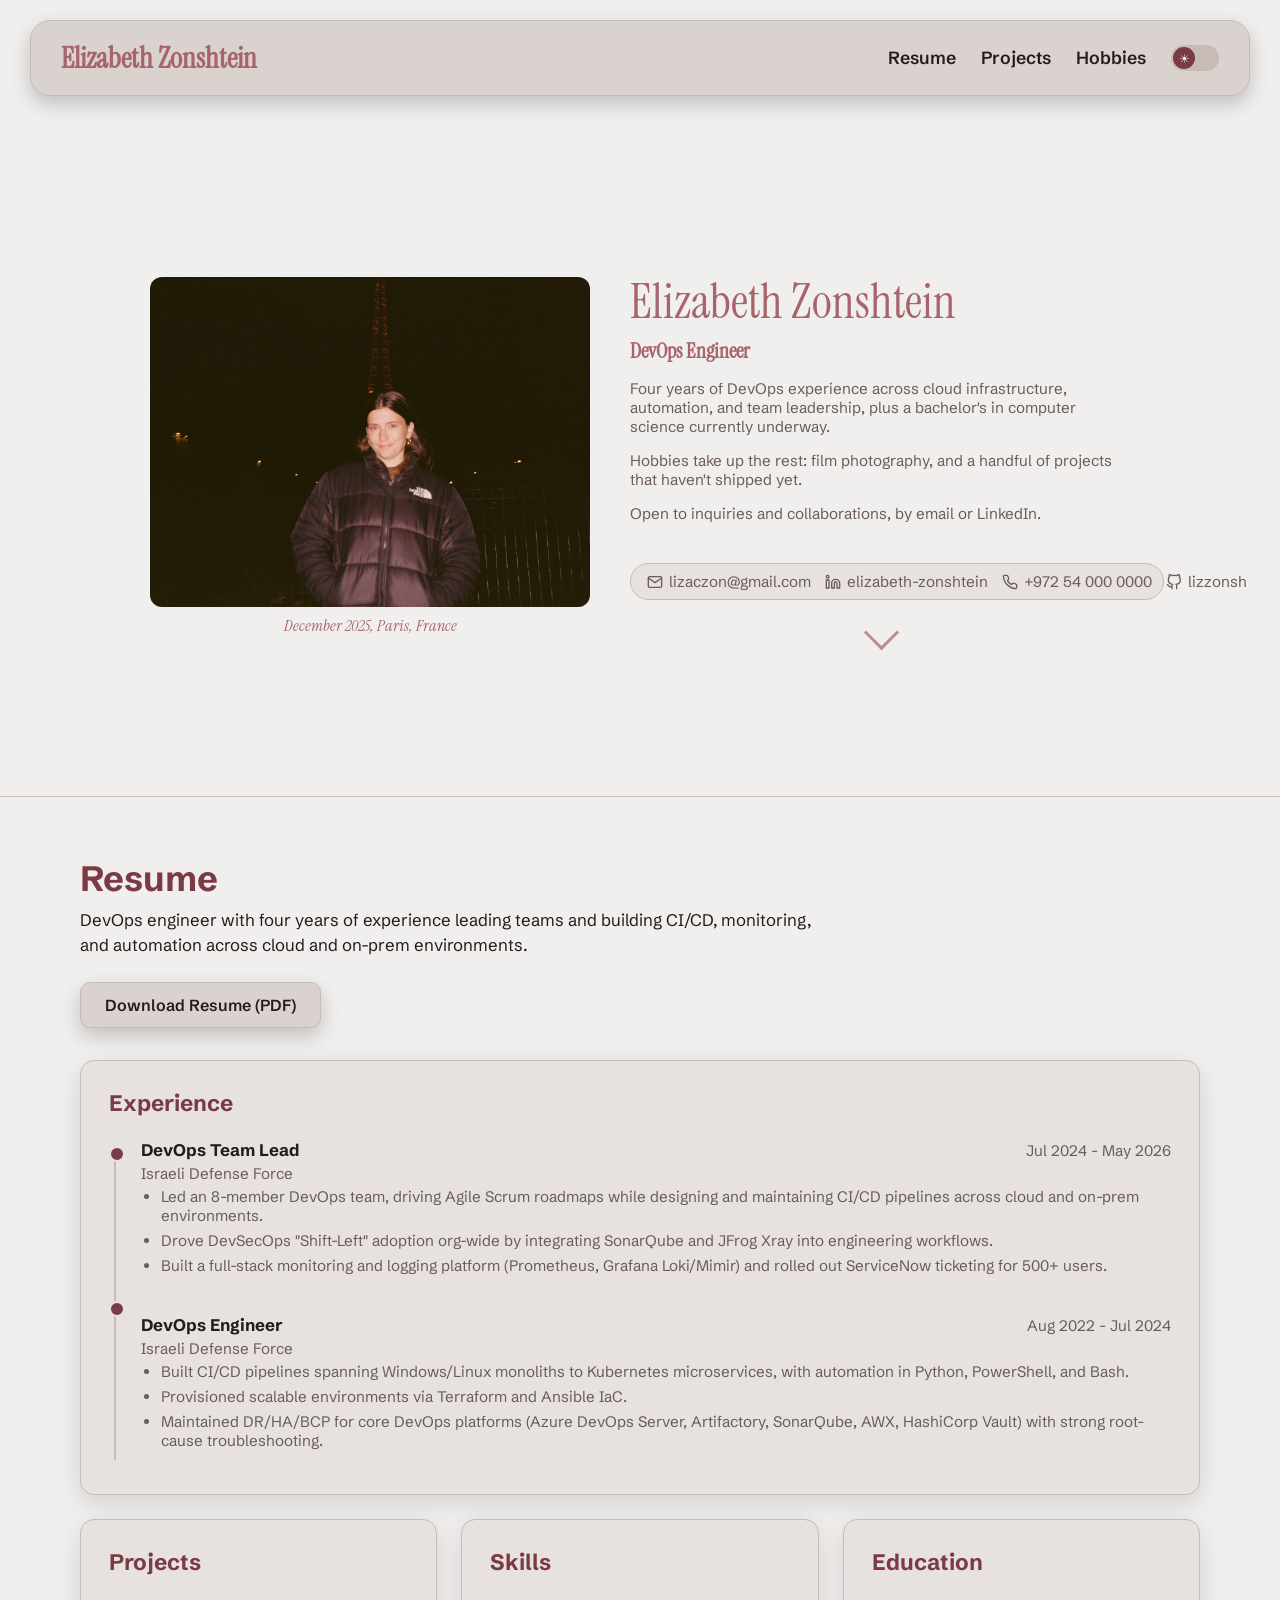
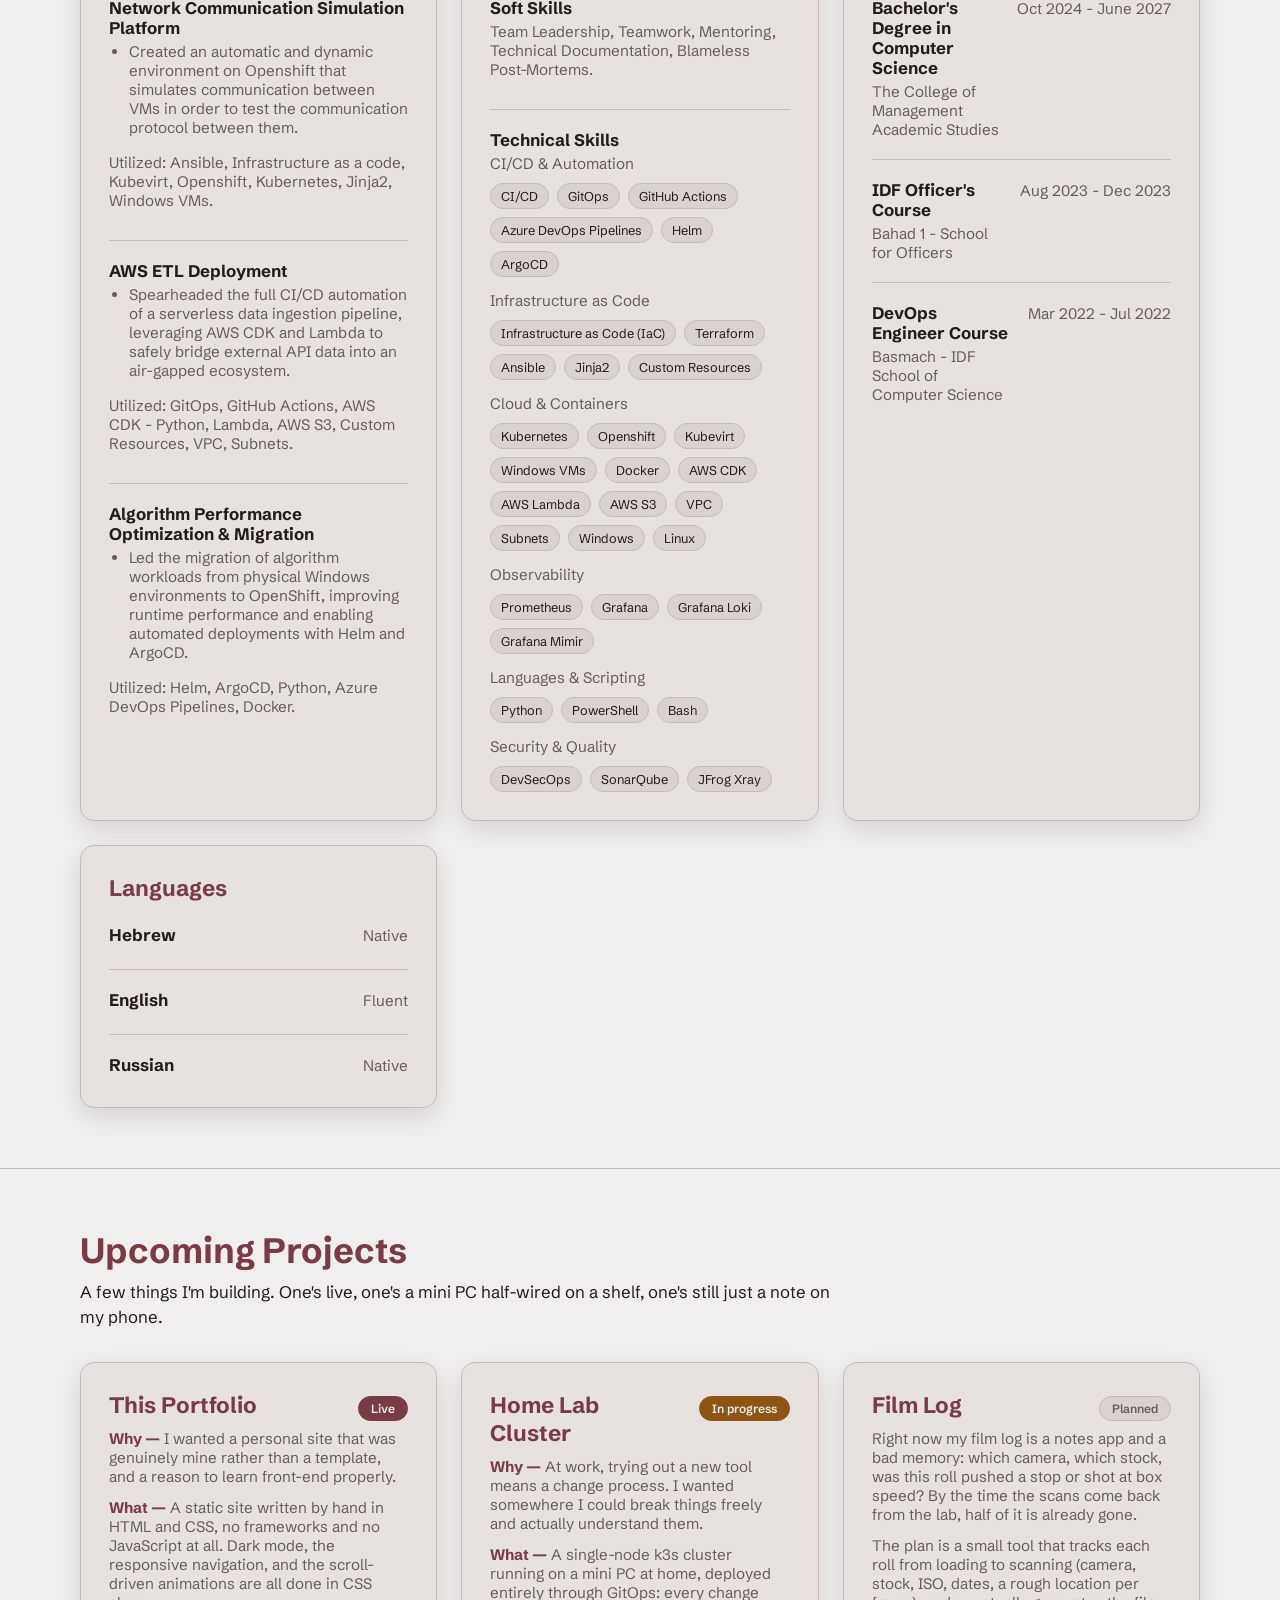
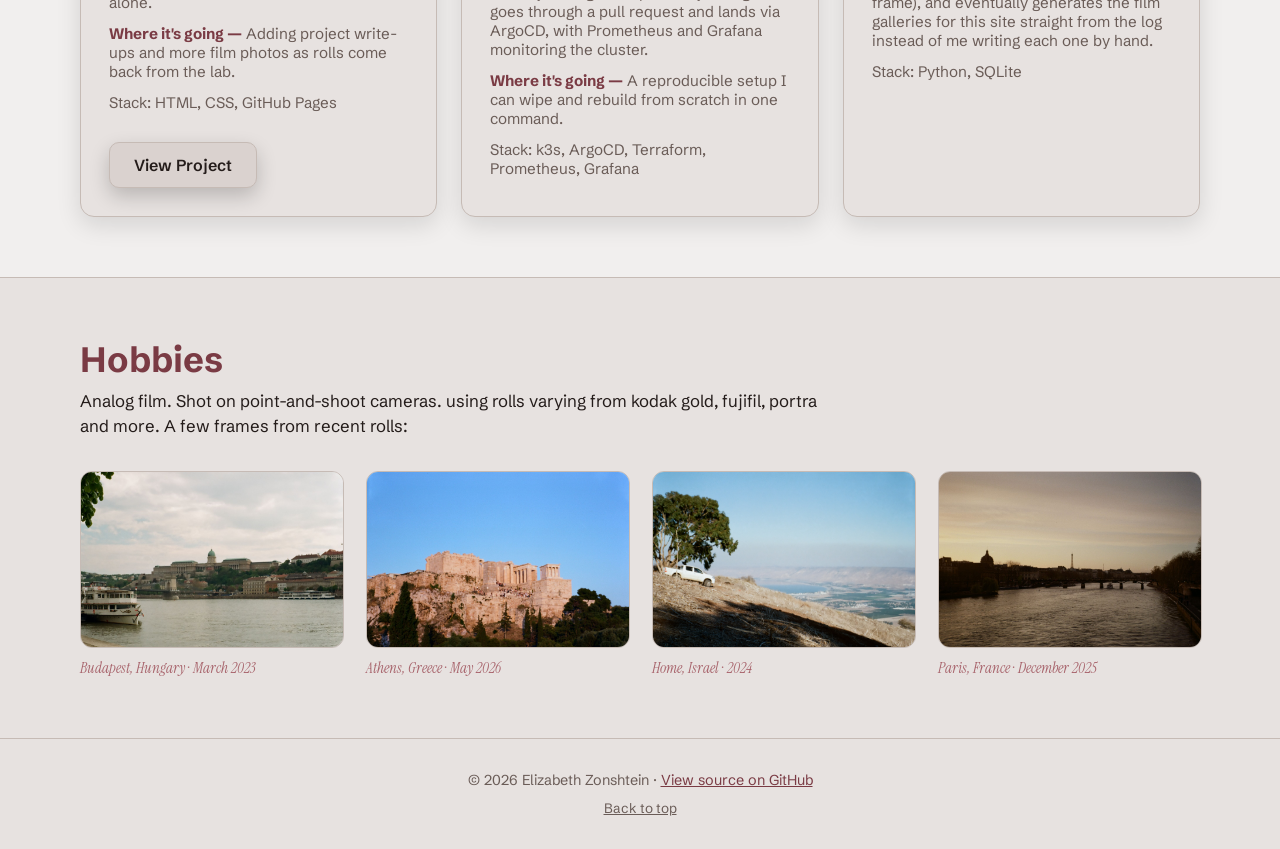
==== commit a49cefb6: "fix(content): rephrased senteces" ====
--- a/index.html
+++ b/index.html
@@ -4,7 +4,7 @@
     <meta charset="UTF-8">
     <!-- responsive meta tag -->
     <meta name="viewport" content="width=device-width, initial-scale=1.0">
-    <meta name="description" content="Elizabeth Zonshtein — DevOps engineer portfolio: resume, projects, and analog film photography.">
+    <meta name="description" content="Elizabeth Zonshtein: DevOps engineer portfolio with resume, projects, and analog film photography.">
     <title>Elizabeth Zonshtein</title>
     <link rel="icon" href="data:image/svg+xml,%3Csvg xmlns='http://www.w3.org/2000/svg' viewBox='0 0 64 64'%3E%3Crect width='64' height='64' rx='14' fill='%237A3B44'/%3E%3Ctext x='32' y='43' font-family='Georgia, serif' font-size='28' fill='%23F1EFEE' text-anchor='middle'%3EEZ%3C/text%3E%3C/svg%3E">
     <link rel="preconnect" href="https://fonts.googleapis.com">
@@ -61,7 +61,7 @@
         <div class="hero-text">
             <h1 class="name">Elizabeth Zonshtein</h1>
             <p class="title">DevOps Engineer</p>
-            <p>Four years of DevOps experience — cloud infrastructure, automation, and team leadership — with a bachelor's in computer science underway.</p>
+            <p>Four years of DevOps experience across cloud infrastructure, automation, and team leadership, plus a bachelor's in computer science currently underway.</p>
             <p>Hobbies take up the rest: film photography, and a handful of projects that haven't shipped yet.</p>
             <p>Open to inquiries and collaborations, by email or LinkedIn.</p>
             <div class="contact-bar">
@@ -307,7 +307,7 @@
         <div class="section-inner">
             <header class="section-header">
                 <h2>Upcoming Projects</h2>
-                <p>A few things I'm building, in various states of done.</p>
+                <p>A few things I'm building. One's live, one's a mini PC half-wired on a shelf, one's still just a note on my phone.</p>
             </header>
 
             <div class="card-grid">
@@ -329,7 +329,7 @@
                         <span class="status-pill status-progress">In progress</span>
                     </div>
                     <p><span class="detail-label">Why —</span>At work, trying out a new tool means a change process. I wanted somewhere I could break things freely and actually understand them.</p>
-                    <p><span class="detail-label">What —</span>A single-node k3s cluster running on a mini PC at home, deployed entirely through GitOps — every change goes through a pull request and lands via ArgoCD, with Prometheus and Grafana monitoring the cluster.</p>
+                    <p><span class="detail-label">What —</span>A single-node k3s cluster running on a mini PC at home, deployed entirely through GitOps: every change goes through a pull request and lands via ArgoCD, with Prometheus and Grafana monitoring the cluster.</p>
                     <p><span class="detail-label">Where it's going —</span>A reproducible setup I can wipe and rebuild from scratch in one command.</p>
                     <p class="entry-org">Stack: k3s, ArgoCD, Terraform, Prometheus, Grafana</p>
                 </article>
@@ -339,9 +339,8 @@
                         <h3>Film Log</h3>
                         <span class="status-pill status-planned">Planned</span>
                     </div>
-                    <p><span class="detail-label">Why —</span>Film cameras record nothing. Unless you write down the camera, the film stock and where you were, that information is simply gone by the time the scans come back — and mine currently lives in a notes app and a lot of guesswork.</p>
-                    <p><span class="detail-label">What —</span>A small tool for tracking rolls from loading to scanning: camera, stock, ISO, dates, and a rough location per frame.</p>
-                    <p><span class="detail-label">Where it's going —</span>Generating film galleries for this site directly from the log, instead of writing each one by hand.</p>
+                    <p>Right now my film log is a notes app and a bad memory: which camera, which stock, was this roll pushed a stop or shot at box speed? By the time the scans come back from the lab, half of it is already gone.</p>
+                    <p>The plan is a small tool that tracks each roll from loading to scanning (camera, stock, ISO, dates, a rough location per frame), and eventually generates the film galleries for this site straight from the log instead of me writing each one by hand.</p>
                     <p class="entry-org">Stack: Python, SQLite</p>
                 </article>
             </div>
@@ -353,7 +352,7 @@
         <div class="section-inner">
             <header class="section-header">
                 <h2>Hobbies</h2>
-                <p>Analog film. Shooting film keeps me slow and deliberate in a way digital never did — every frame counts, and the wait for developing is half the fun. A few frames from recent rolls:</p>
+                <p>Analog film. Shot on point-and-shoot cameras. using rolls varying from kodak gold, fujifil, portra and more. A few frames from recent rolls:</p>
             </header>
 
             <div class="hobby-grid">
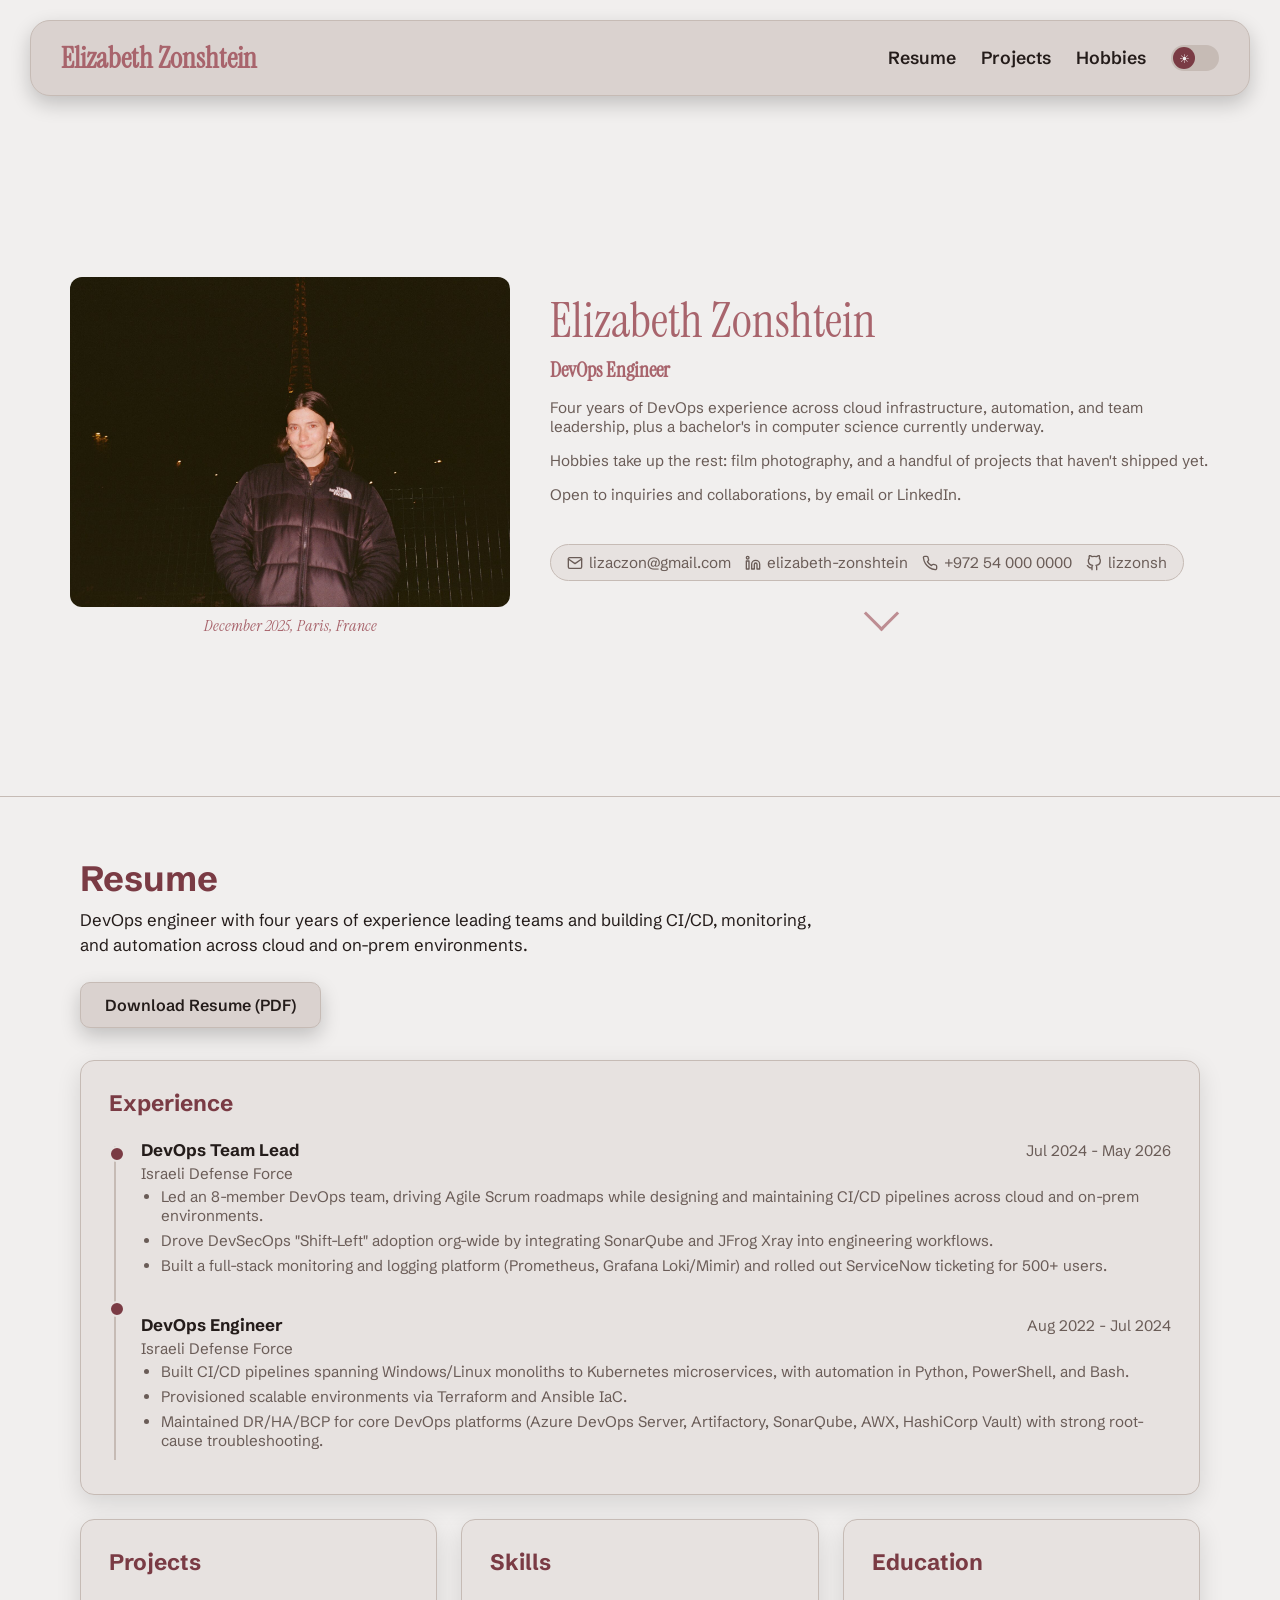
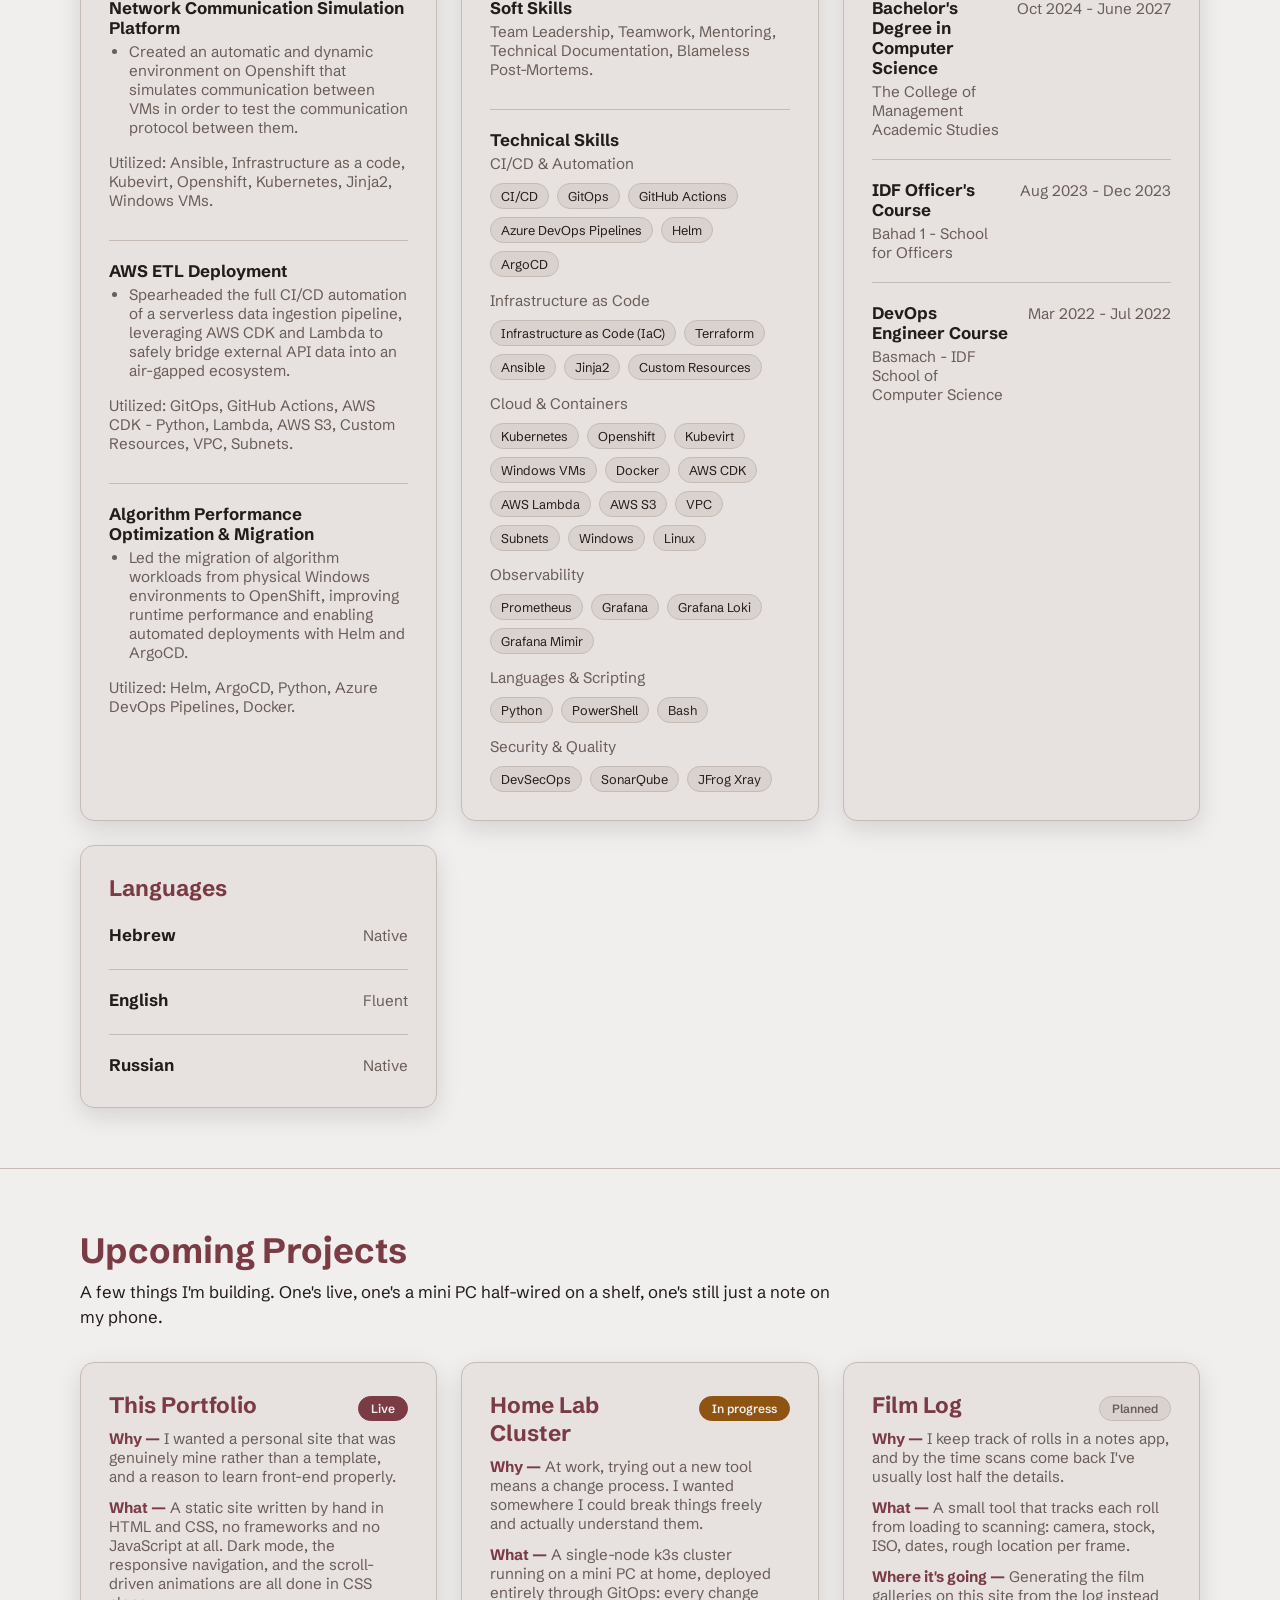
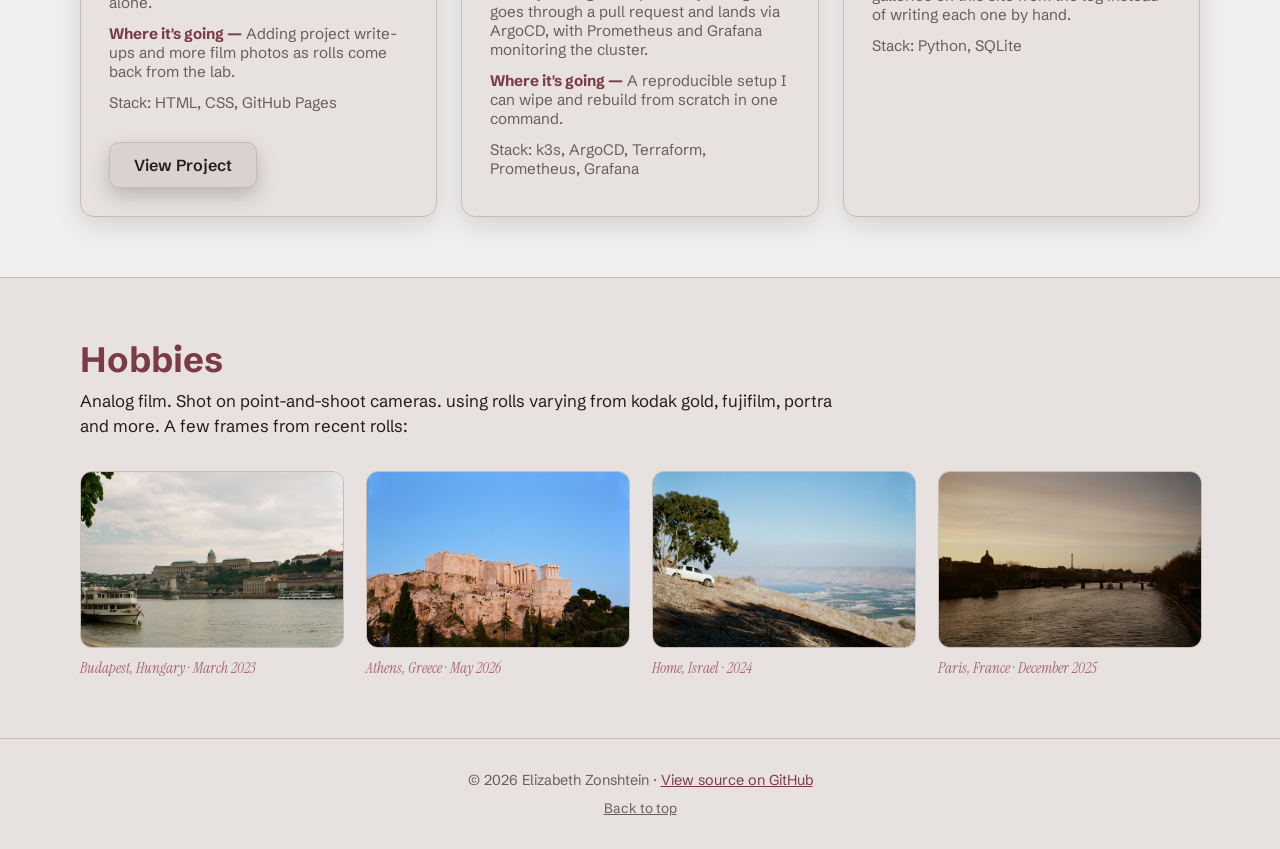
==== commit bf3524e0: "fix(review): skip link, semantic nav list, dbh hero, dead css cleanup" ====
--- a/index.html
+++ b/index.html
@@ -5,7 +5,7 @@
     <!-- responsive meta tag -->
     <meta name="viewport" content="width=device-width, initial-scale=1.0">
     <meta name="description" content="Elizabeth Zonshtein: DevOps engineer portfolio with resume, projects, and analog film photography.">
-    <title>Elizabeth Zonshtein</title>
+    <title>Elizabeth Zonshtein — DevOps Engineer</title>
     <link rel="icon" href="data:image/svg+xml,%3Csvg xmlns='http://www.w3.org/2000/svg' viewBox='0 0 64 64'%3E%3Crect width='64' height='64' rx='14' fill='%237A3B44'/%3E%3Ctext x='32' y='43' font-family='Georgia, serif' font-size='28' fill='%23F1EFEE' text-anchor='middle'%3EEZ%3C/text%3E%3C/svg%3E">
     <link rel="preconnect" href="https://fonts.googleapis.com">
     <link rel="preconnect" href="https://fonts.gstatic.com" crossorigin>
@@ -13,6 +13,8 @@
     <link rel="stylesheet" href="assets/css/style.css">
 </head>
 <body>
+    <a href="#main" class="skip-link">Skip to content</a>
+
     <!-- hidden icon definitions, referenced via <use> in the contact bar -->
     <svg class="icon-sprite" aria-hidden="true">
         <symbol id="icon-mail" viewBox="0 0 24 24" fill="none" stroke="currentColor" stroke-width="2" stroke-linecap="round" stroke-linejoin="round">
@@ -36,22 +38,23 @@
     <nav aria-label="Primary">
         <a href="#top" class="name">Elizabeth Zonshtein</a>
         <div class="nav-right">
-            <div class="nav-links" id="mobile-nav">
-                <a href="#resume">Resume</a>
-                <a href="#projects">Projects</a>
-                <a href="#hobbies">Hobbies</a>
-            </div>
+            <ul class="nav-links" id="mobile-nav">
+                <li><a href="#resume">Resume</a></li>
+                <li><a href="#projects">Projects</a></li>
+                <li><a href="#hobbies">Hobbies</a></li>
+            </ul>
             <label class="theme-toggle" title="Toggle dark / light mode">
                 <input type="checkbox" id="theme-toggle" aria-label="Toggle dark mode">
                 <span class="theme-toggle-track"></span>
             </label>
-            <a href="#mobile-nav" class="nav-toggle-btn" title="Toggle navigation menu" aria-label="Toggle navigation menu">
+            <label class="nav-toggle-btn" title="Toggle navigation menu">
+                <input type="checkbox" id="nav-toggle" class="nav-toggle-input" aria-label="Toggle navigation menu" aria-controls="mobile-nav">
                 <span class="hamburger-icon" aria-hidden="true"></span>
-            </a>
+            </label>
         </div>
     </nav>
 
-    <main>
+    <main id="main">
     <!-- ===== HERO ===== -->
     <section class="hero center" id="top">
         <div class="hero-photo-wrap">
@@ -65,19 +68,19 @@
             <p>Hobbies take up the rest: film photography, and a handful of projects that haven't shipped yet.</p>
             <p>Open to inquiries and collaborations, by email or LinkedIn.</p>
             <div class="contact-bar">
-                <a href="mailto:lizaczon@gmail.com" aria-label="Email" title="Email">
+                <a href="mailto:lizaczon@gmail.com" title="Email">
                     <svg aria-hidden="true"><use href="#icon-mail"></use></svg>
                     <span>lizaczon@gmail.com</span>
                 </a>
-                <a href="https://www.linkedin.com/in/elizabeth-zonshtein" target="_blank" rel="noopener" aria-label="LinkedIn" title="LinkedIn">
+                <a href="https://www.linkedin.com/in/elizabeth-zonshtein" target="_blank" rel="noopener" title="LinkedIn">
                     <svg aria-hidden="true"><use href="#icon-linkedin"></use></svg>
                     <span>elizabeth-zonshtein</span>
                 </a>
-                <a href="tel:+972540000000" aria-label="Phone" title="Phone">
+                <a href="tel:+972540000000" title="Phone">
                     <svg aria-hidden="true"><use href="#icon-phone"></use></svg>
                     <span>+972&nbsp;54&nbsp;000&nbsp;0000</span>
                 </a>
-                <a href="https://github.com/lizzonsh" target="_blank" rel="noopener" aria-label="GitHub" title="GitHub">
+                <a href="https://github.com/lizzonsh" target="_blank" rel="noopener" title="GitHub">
                     <svg aria-hidden="true"><use href="#icon-github"></use></svg>
                     <span>lizzonsh</span>
                 </a>
@@ -339,8 +342,9 @@
                         <h3>Film Log</h3>
                         <span class="status-pill status-planned">Planned</span>
                     </div>
-                    <p>Right now my film log is a notes app and a bad memory: which camera, which stock, was this roll pushed a stop or shot at box speed? By the time the scans come back from the lab, half of it is already gone.</p>
-                    <p>The plan is a small tool that tracks each roll from loading to scanning (camera, stock, ISO, dates, a rough location per frame), and eventually generates the film galleries for this site straight from the log instead of me writing each one by hand.</p>
+                    <p><span class="detail-label">Why —</span>I keep track of rolls in a notes app, and by the time scans come back I've usually lost half the details.</p>
+                    <p><span class="detail-label">What —</span>A small tool that tracks each roll from loading to scanning: camera, stock, ISO, dates, rough location per frame.</p>
+                    <p><span class="detail-label">Where it's going —</span>Generating the film galleries on this site from the log instead of writing each one by hand.</p>
                     <p class="entry-org">Stack: Python, SQLite</p>
                 </article>
             </div>
@@ -352,7 +356,7 @@
         <div class="section-inner">
             <header class="section-header">
                 <h2>Hobbies</h2>
-                <p>Analog film. Shot on point-and-shoot cameras. using rolls varying from kodak gold, fujifil, portra and more. A few frames from recent rolls:</p>
+                <p>Analog film. Shot on point-and-shoot cameras. using rolls varying from kodak gold, fujifilm, portra and more. A few frames from recent rolls:</p>
             </header>
 
             <div class="hobby-grid">
--- a/assets/css/style.css
+++ b/assets/css/style.css
@@ -6,6 +6,25 @@
 /* hidden <symbol> defs referenced via <use> in the contact bar */
 .icon-sprite {
   display: none;
+}
+
+/* off-screen until focused, so keyboard users can jump past the nav
+   straight to <main> without it taking up space for everyone else */
+.skip-link {
+  position: absolute;
+  top: -100%;
+  left: 12px;
+  z-index: 1000;
+  padding: 10px 18px;
+  background: var(--accent);
+  color: var(--bg);
+  border-radius: 0 0 8px 8px;
+  font-weight: 600;
+  text-decoration: none;
+}
+
+.skip-link:focus {
+  top: 0;
 }
 
 html {
@@ -64,8 +83,11 @@
   color: var(--text-mute);
 }
 
-/* dark mode: CSS-only via the hidden checkbox in the nav */
-body:has(#theme-toggle:checked) {
+/* dark mode: CSS-only via the hidden checkbox in the nav.
+   :root, not body, so html's own scrollbar-color/::-webkit-scrollbar-track
+   (an ancestor of body, so it wouldn't inherit an override set on body)
+   also picks up the dark values. */
+:root:has(#theme-toggle:checked) {
   --bg:        #0D0B08;
   --surface:   #1C1611;
   --sunken:    #231C19;
@@ -79,11 +101,6 @@
 
 a {
   color: var(--accent);
-  transition: transform 0.2s ease;
-}
-
-a:hover {
-  transform: translateY(-2px);
 }
 
 a:focus-visible {
@@ -141,6 +158,11 @@
   text-decoration: none;
   font-weight: 600;
   font-size: 1.1rem;
+  transition: transform 0.2s ease;
+}
+
+nav a:hover {
+  transform: translateY(-2px);
 }
 
 nav .name {
@@ -161,11 +183,15 @@
   display: flex;
   align-items: center;
   gap: 25px;
-}
-
-/* hamburger: a plain link to #mobile-nav drives the mobile dropdown via
-   :target, so following any nav link inside it changes the target and
-   closes it automatically. Desktop hides the button entirely; the mobile
+  margin: 0;
+  padding: 0;
+  list-style: none;
+}
+
+/* hamburger: a hidden checkbox + label, same CSS-only toggle pattern as
+   .theme-toggle below, so the click is a real two-state toggle (unlike the
+   old #mobile-nav:target link, a second click on it now closes the menu
+   instead of doing nothing). Desktop hides the button entirely; the mobile
    breakpoint shows it. */
 .nav-toggle-btn {
   display: none;
@@ -177,7 +203,14 @@
   cursor: pointer;
 }
 
-.nav-toggle-btn:focus-visible {
+.nav-toggle-input {
+  position: absolute;
+  opacity: 0;
+  width: 0;
+  height: 0;
+}
+
+.nav-toggle-btn:has(#nav-toggle:focus-visible) {
   outline: 2px solid var(--accent);
   outline-offset: 3px;
 }
@@ -273,6 +306,11 @@
   gap: 40px;
   padding: 30px 20px;
   min-height: calc(100vh - var(--nav-h) - 140px);
+
+  /* dvh accounts for the mobile browser chrome that comes and goes on
+     scroll, so the hero doesn't jump once it's hidden; vh above is the
+     fallback for browsers without dvh support */
+  min-height: calc(100dvh - var(--nav-h) - 140px);
   align-items: center;
 }
 
@@ -299,7 +337,9 @@
 }
 
 .hero-text {
-  max-width: 500px;
+  /* wide enough that the contact bar's 4 items fit on one line without
+     shrinking their text back down to the illegible size it had before */
+  max-width: 660px;
 }
 
 .hero-text h1 {
@@ -324,6 +364,7 @@
 /* stylelint-disable-next-line no-descending-specificity -- intentional: base pill styles after the hero-scoped margin override above */
 .contact-bar {
   display: flex;
+  flex-wrap: wrap;
   align-items: center;
   gap: 14px;
   width: fit-content;
@@ -335,6 +376,7 @@
   border-radius: 999px;
 }
 
+/* stylelint-disable-next-line no-descending-specificity -- intentional: unrelated `nav a` styles happen to share a selector shape */
 .contact-bar a {
   display: flex;
   align-items: center;
@@ -393,6 +435,13 @@
   scroll-snap-align: start;
   padding: 60px 40px;
   border-top: 1px solid var(--border);
+}
+
+/* Resume runs much taller than the viewport, so start-snapping it tends to
+   pull the page back to its top edge mid-scroll on slower/touch scrolling;
+   Projects and Hobbies stay snapped since they're closer to viewport height */
+#resume {
+  scroll-snap-align: none;
 }
 
 .section-alt {
@@ -676,7 +725,7 @@
   font-size: 0.9rem;
 }
 
-/* stylelint-disable-next-line no-descending-specificity -- intentional: footer-scoped override of the base `a:hover` styles above */
+/* stylelint-disable-next-line no-descending-specificity -- intentional: footer-scoped override of the base `a:focus-visible` styles above */
 footer a {
   color: var(--accent);
 }
@@ -685,6 +734,11 @@
   display: inline-block;
   font-size: 0.85rem;
   color: var(--text-mute);
+  transition: transform 0.2s ease;
+}
+
+.footer-top:hover {
+  transform: translateY(-2px);
 }
 
 /* ---------- scroll-driven reveal (CSS only) ---------- */
@@ -792,7 +846,7 @@
     z-index: 100;
   }
 
-  #mobile-nav:target {
+  .nav-right:has(#nav-toggle:checked) .nav-links {
     display: flex;
   }
 
@@ -924,7 +978,7 @@
   }
 
   :root,
-  body:has(#theme-toggle:checked) {
+  :root:has(#theme-toggle:checked) {
     --bg:        #F1EFEE;
     --surface:   #FFF;
     --sunken:    #F1EFEE;
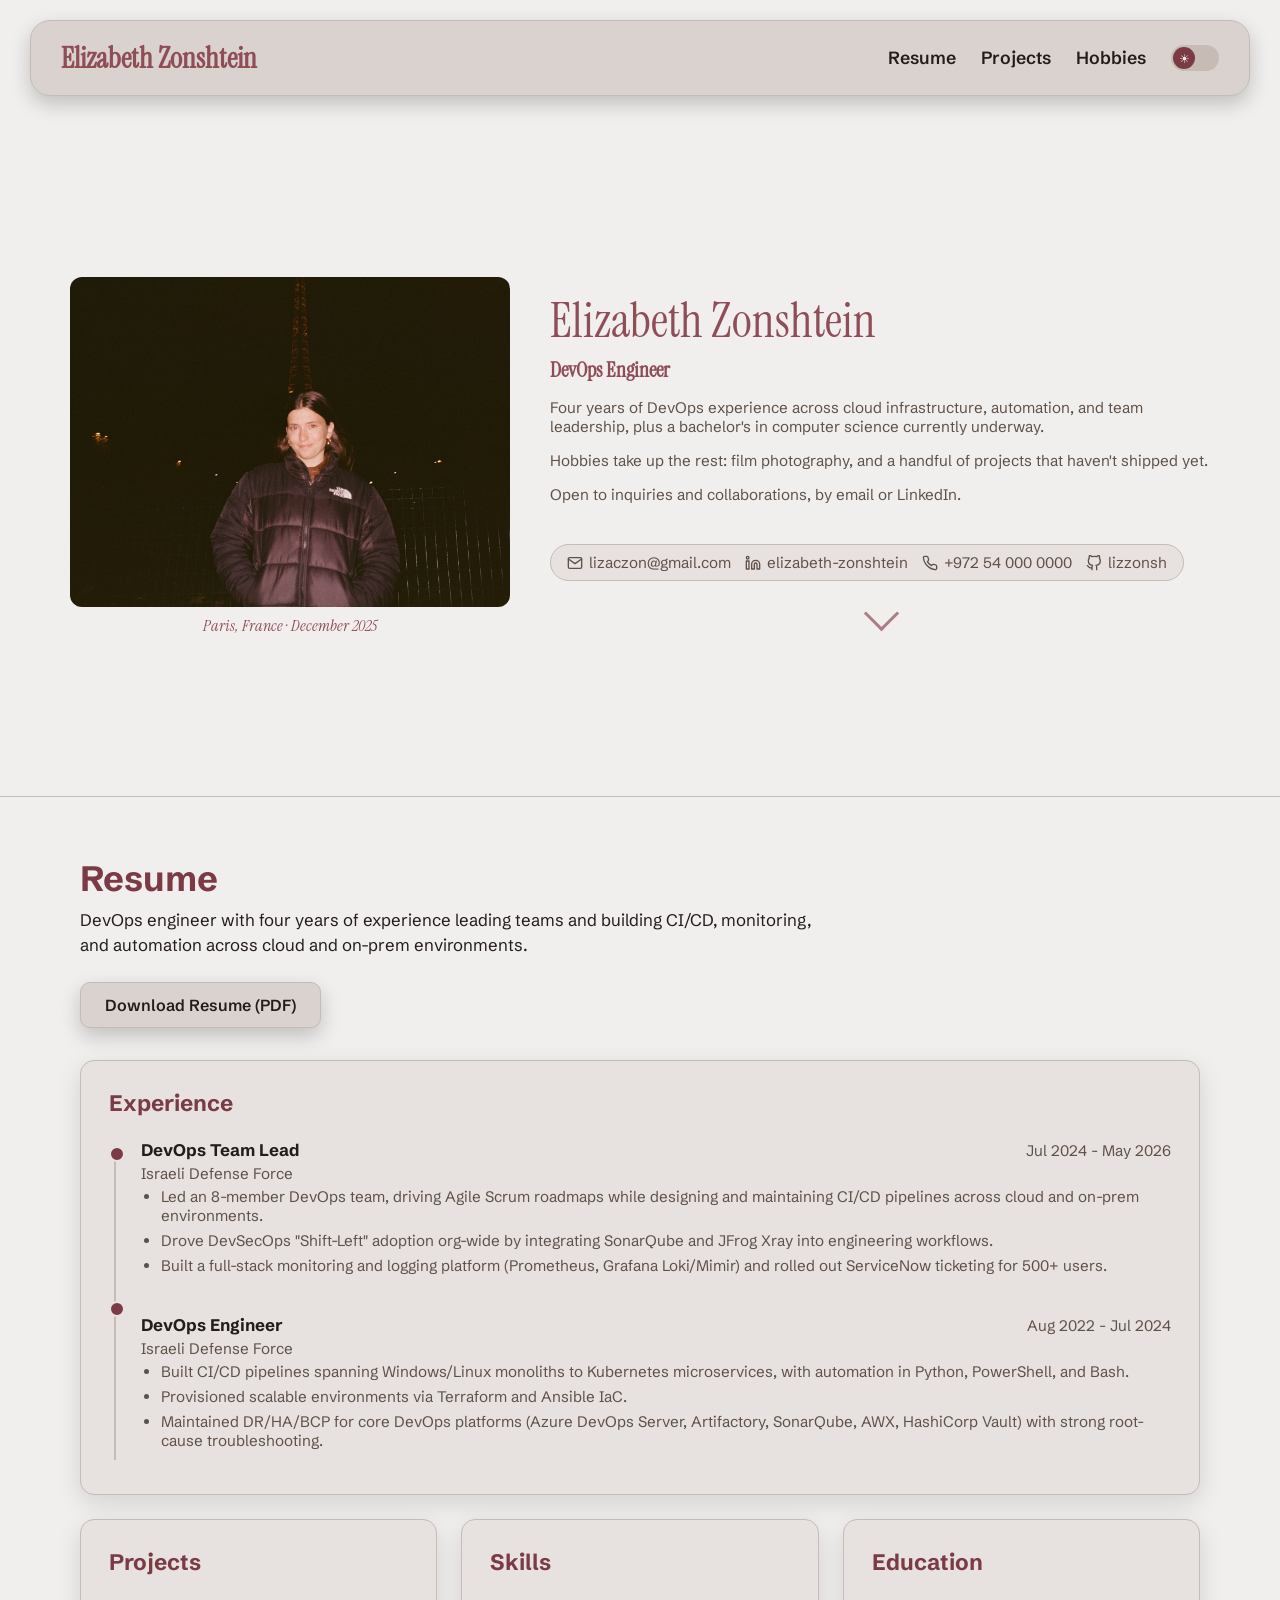
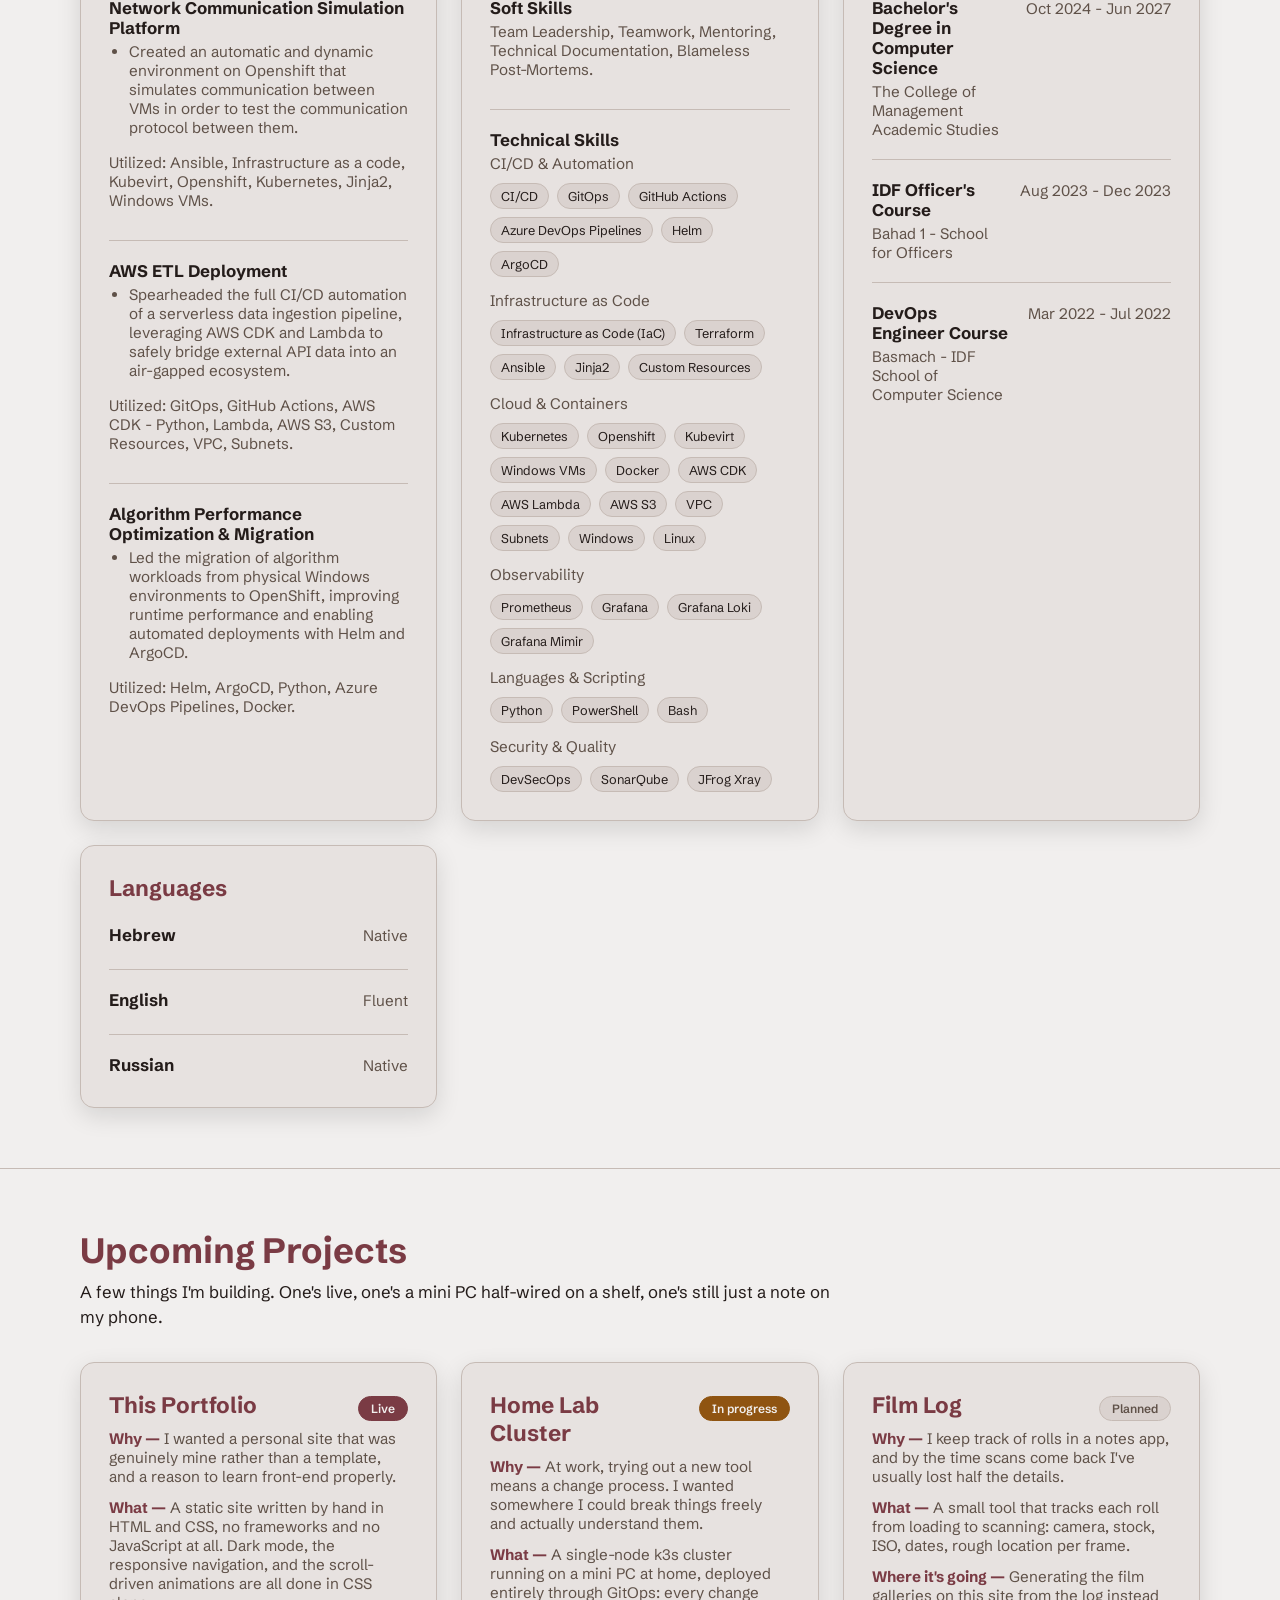
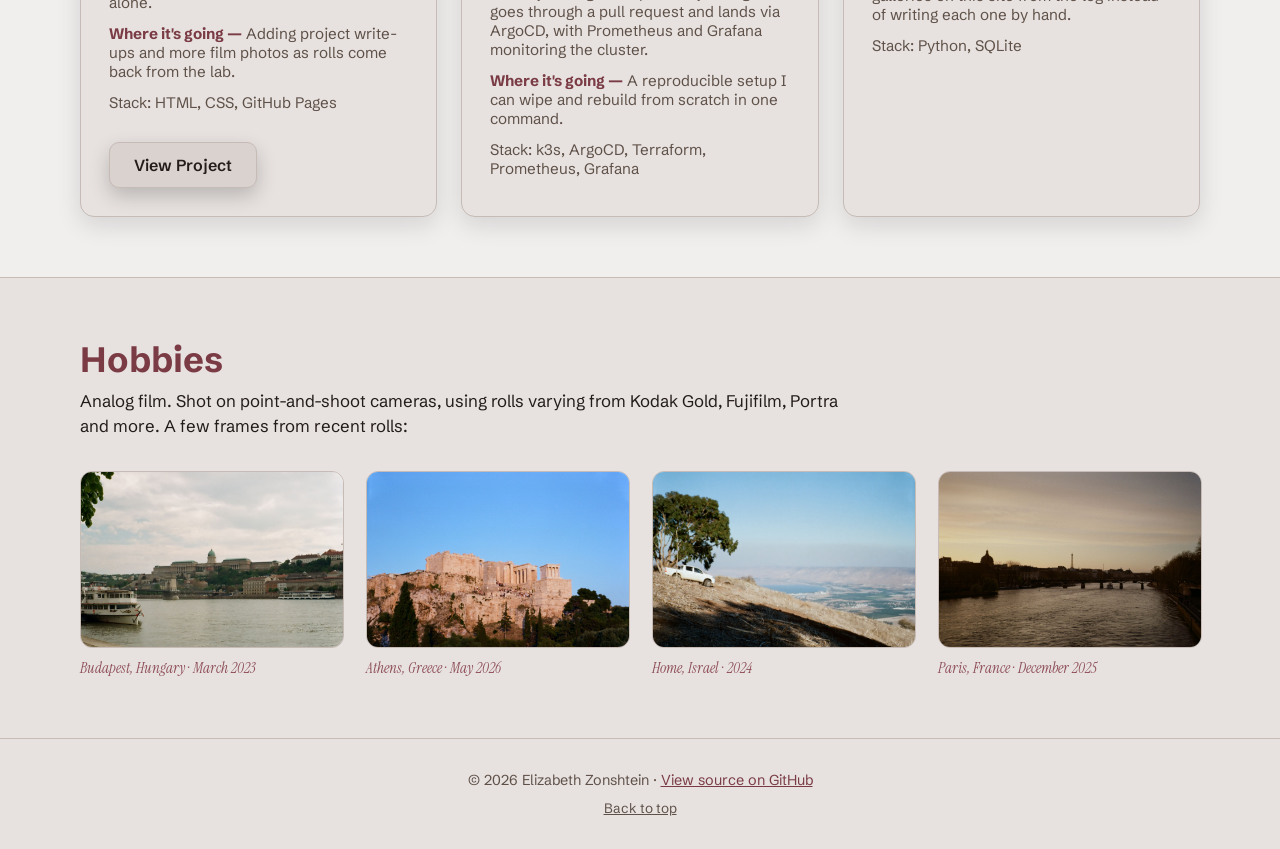
==== commit 62b6c59e: "fix(polish): contrast tweak, nav toggle limitation note, copy cleanup" ====
--- a/index.html
+++ b/index.html
@@ -59,7 +59,7 @@
     <section class="hero center" id="top">
         <div class="hero-photo-wrap">
             <img src="assets/images/profile-photo.jpeg" alt="Elizabeth Zonshtein" class="hero-photo" width="1800" height="1193">
-            <p class="photo-caption">December 2025, Paris, France</p>
+            <p class="photo-caption">Paris, France &middot; December 2025</p>
         </div>
         <div class="hero-text">
             <h1 class="name">Elizabeth Zonshtein</h1>
@@ -253,7 +253,7 @@
                                 <h4>Bachelor's Degree in Computer Science</h4>
                                 <p class="entry-org">The College of Management Academic Studies</p>
                             </div>
-                            <p class="entry-date">Oct 2024 - June 2027</p>
+                            <p class="entry-date">Oct 2024 - Jun 2027</p>
                         </div>
                     </div>
 
@@ -356,7 +356,7 @@
         <div class="section-inner">
             <header class="section-header">
                 <h2>Hobbies</h2>
-                <p>Analog film. Shot on point-and-shoot cameras. using rolls varying from kodak gold, fujifilm, portra and more. A few frames from recent rolls:</p>
+                <p>Analog film. Shot on point-and-shoot cameras, using rolls varying from Kodak Gold, Fujifilm, Portra and more. A few frames from recent rolls:</p>
             </header>
 
             <div class="hobby-grid">
--- a/assets/css/style.css
+++ b/assets/css/style.css
@@ -60,9 +60,9 @@
   --sunken:    #DAD2CF;
   --border:    #C6BBB5;
   --text:      #241C1A;
-  --text-mute: #6A5C57;
+  --text-mute: #5F5148;
   --accent:    #7A3B44;
-  --accent-hi: #A8646C;
+  --accent-hi: #8F4E57;
   --spark:     #8F5411;
 
   /* total space nav occupies from the (safe-area-aware) viewport top to its
@@ -846,6 +846,12 @@
     z-index: 100;
   }
 
+  /* known limitation of the checkbox toggle: tapping a link inside doesn't
+     re-close the panel (the checkbox stays checked), so it stays open until
+     the hamburger is tapped again. Deliberate rather than fixed with
+     :focus-within, since .nav-right also wraps the theme toggle and scoping
+     that correctly needs no-JS coordination not worth it for a dropdown a
+     scroll or a second tap dismisses anyway. */
   .nav-right:has(#nav-toggle:checked) .nav-links {
     display: flex;
   }
